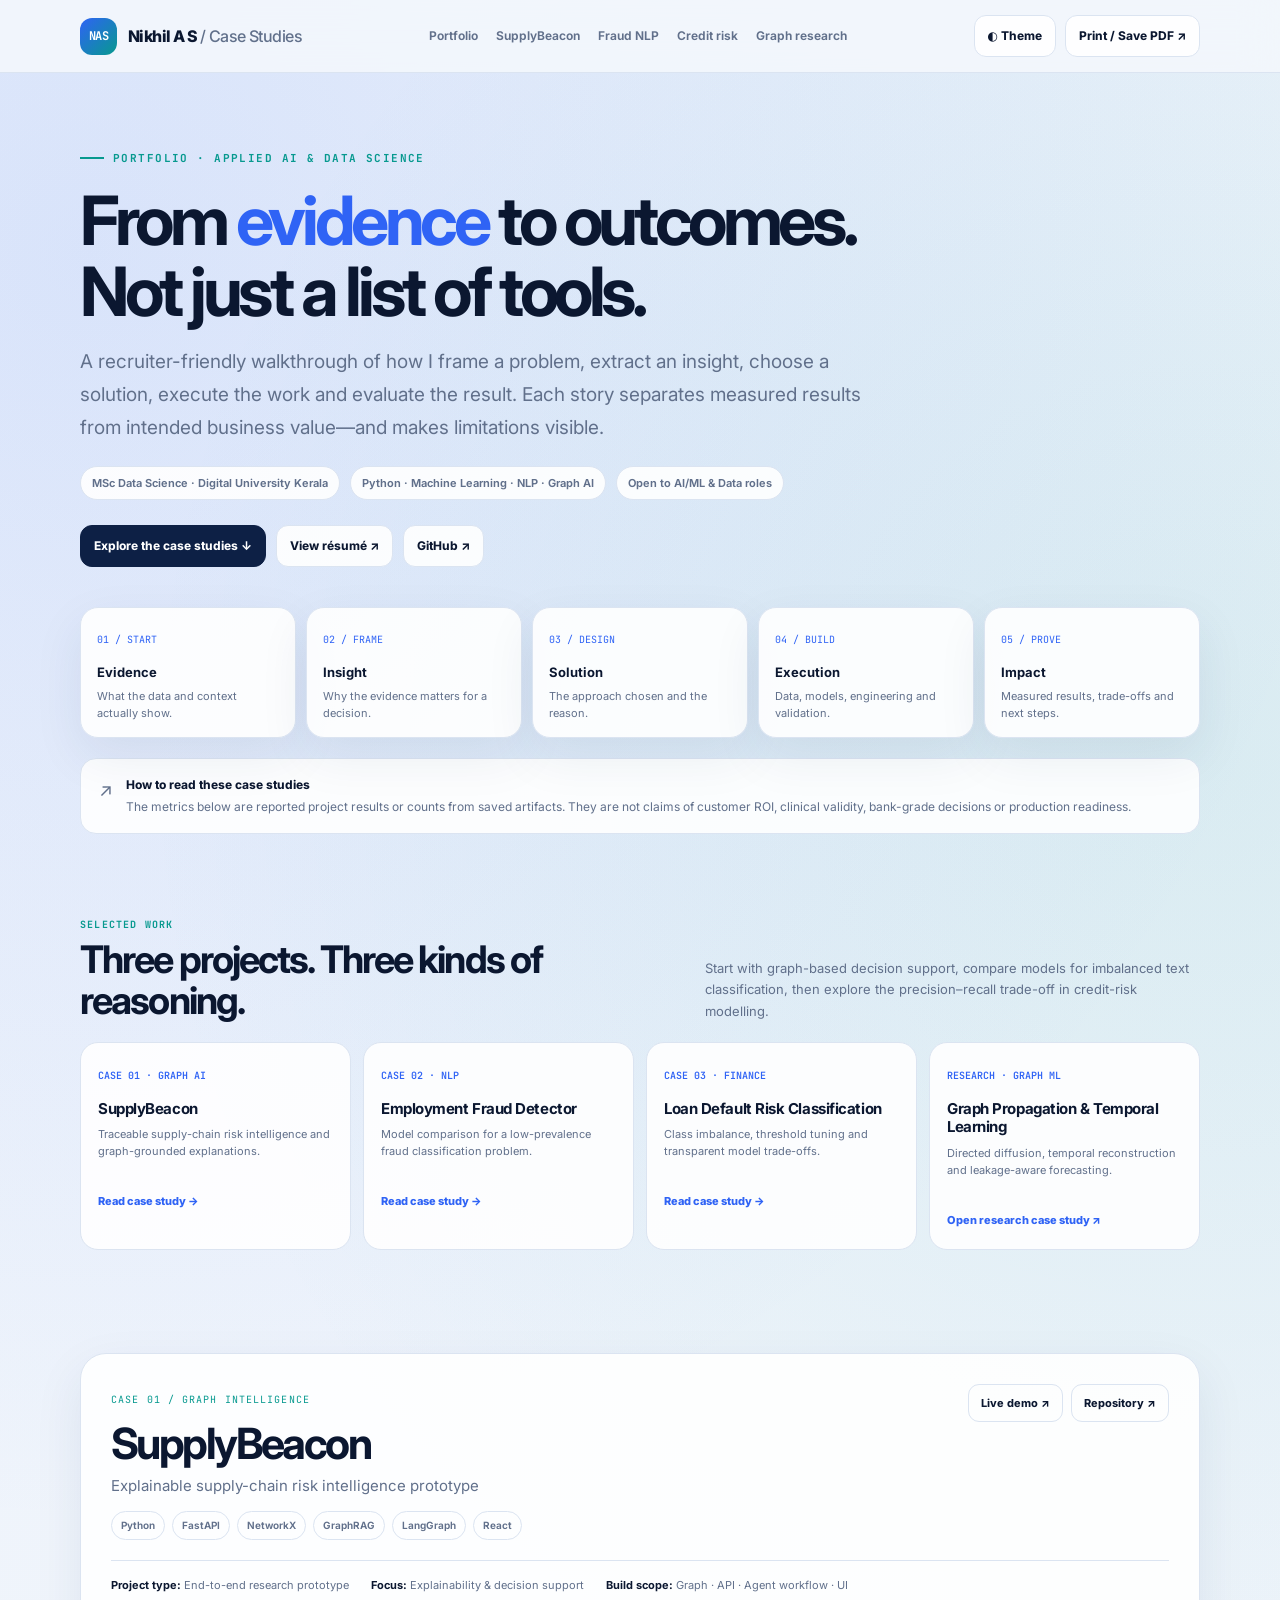
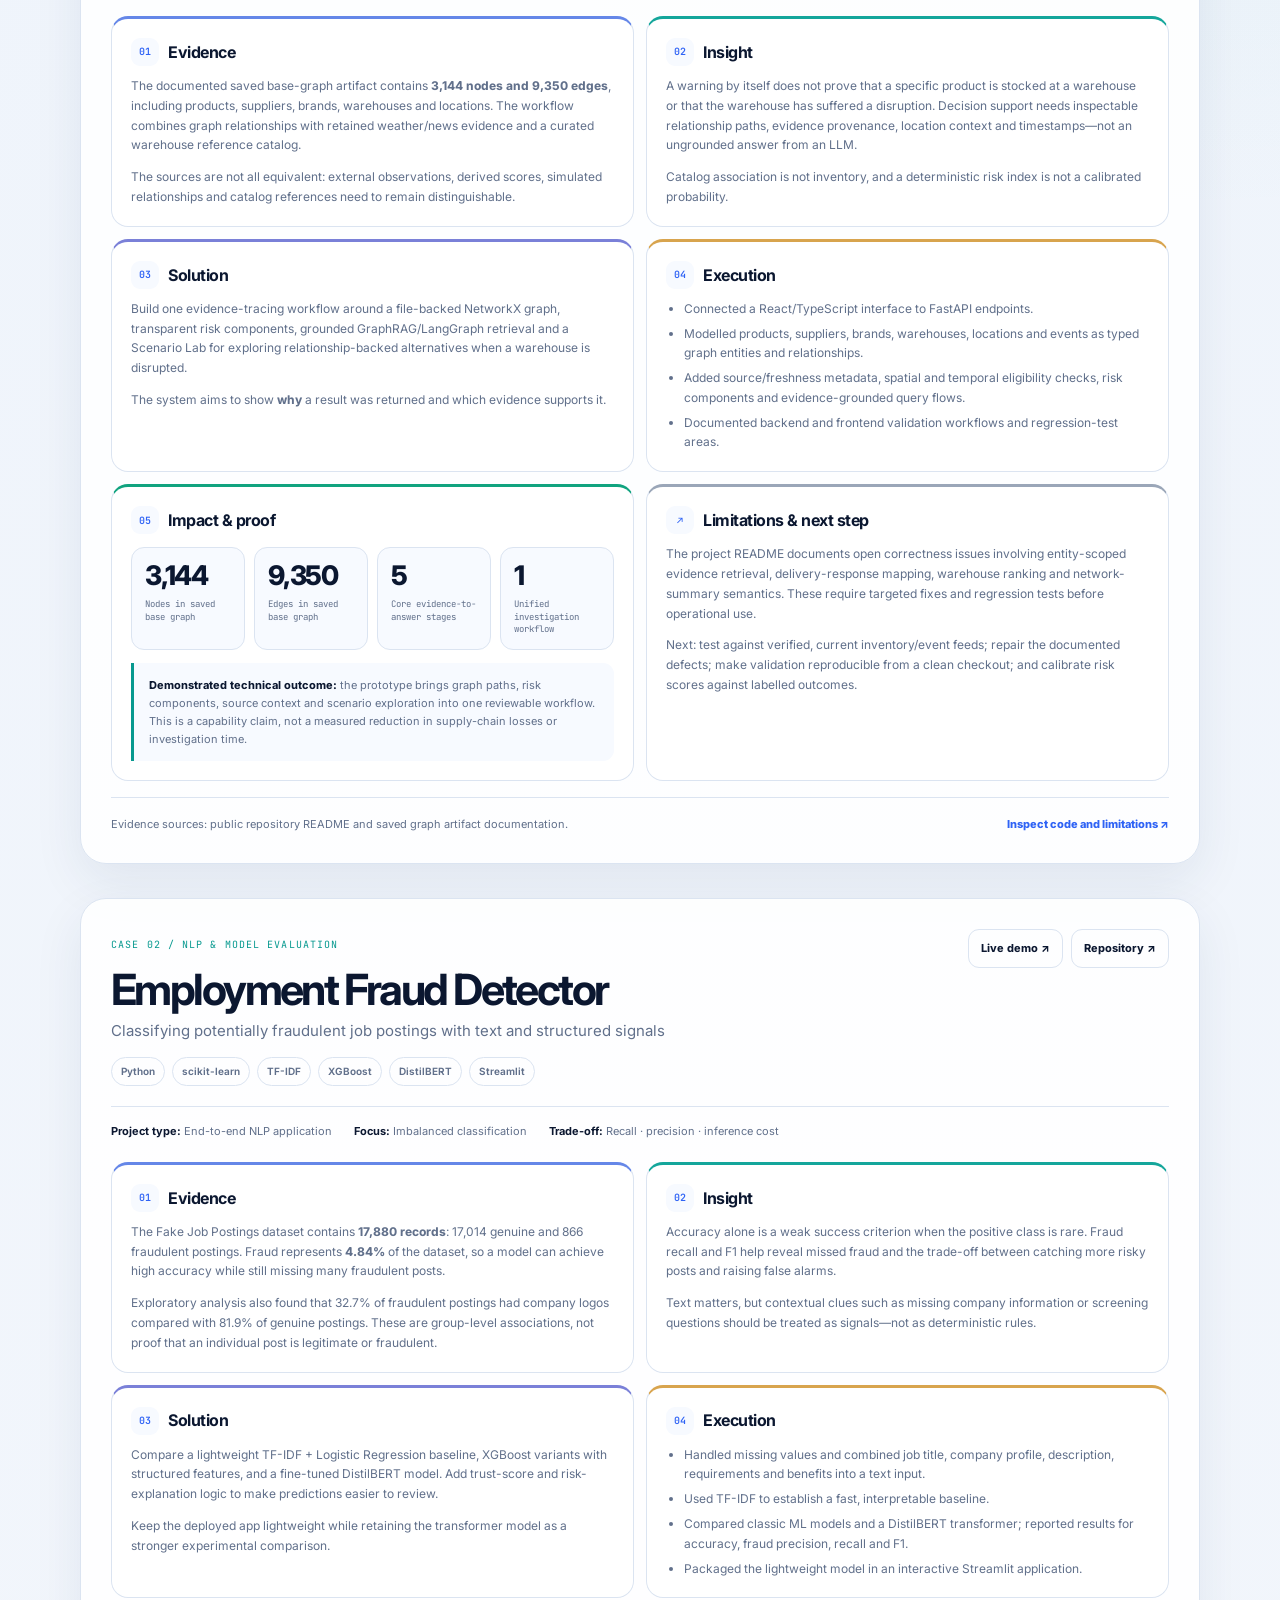
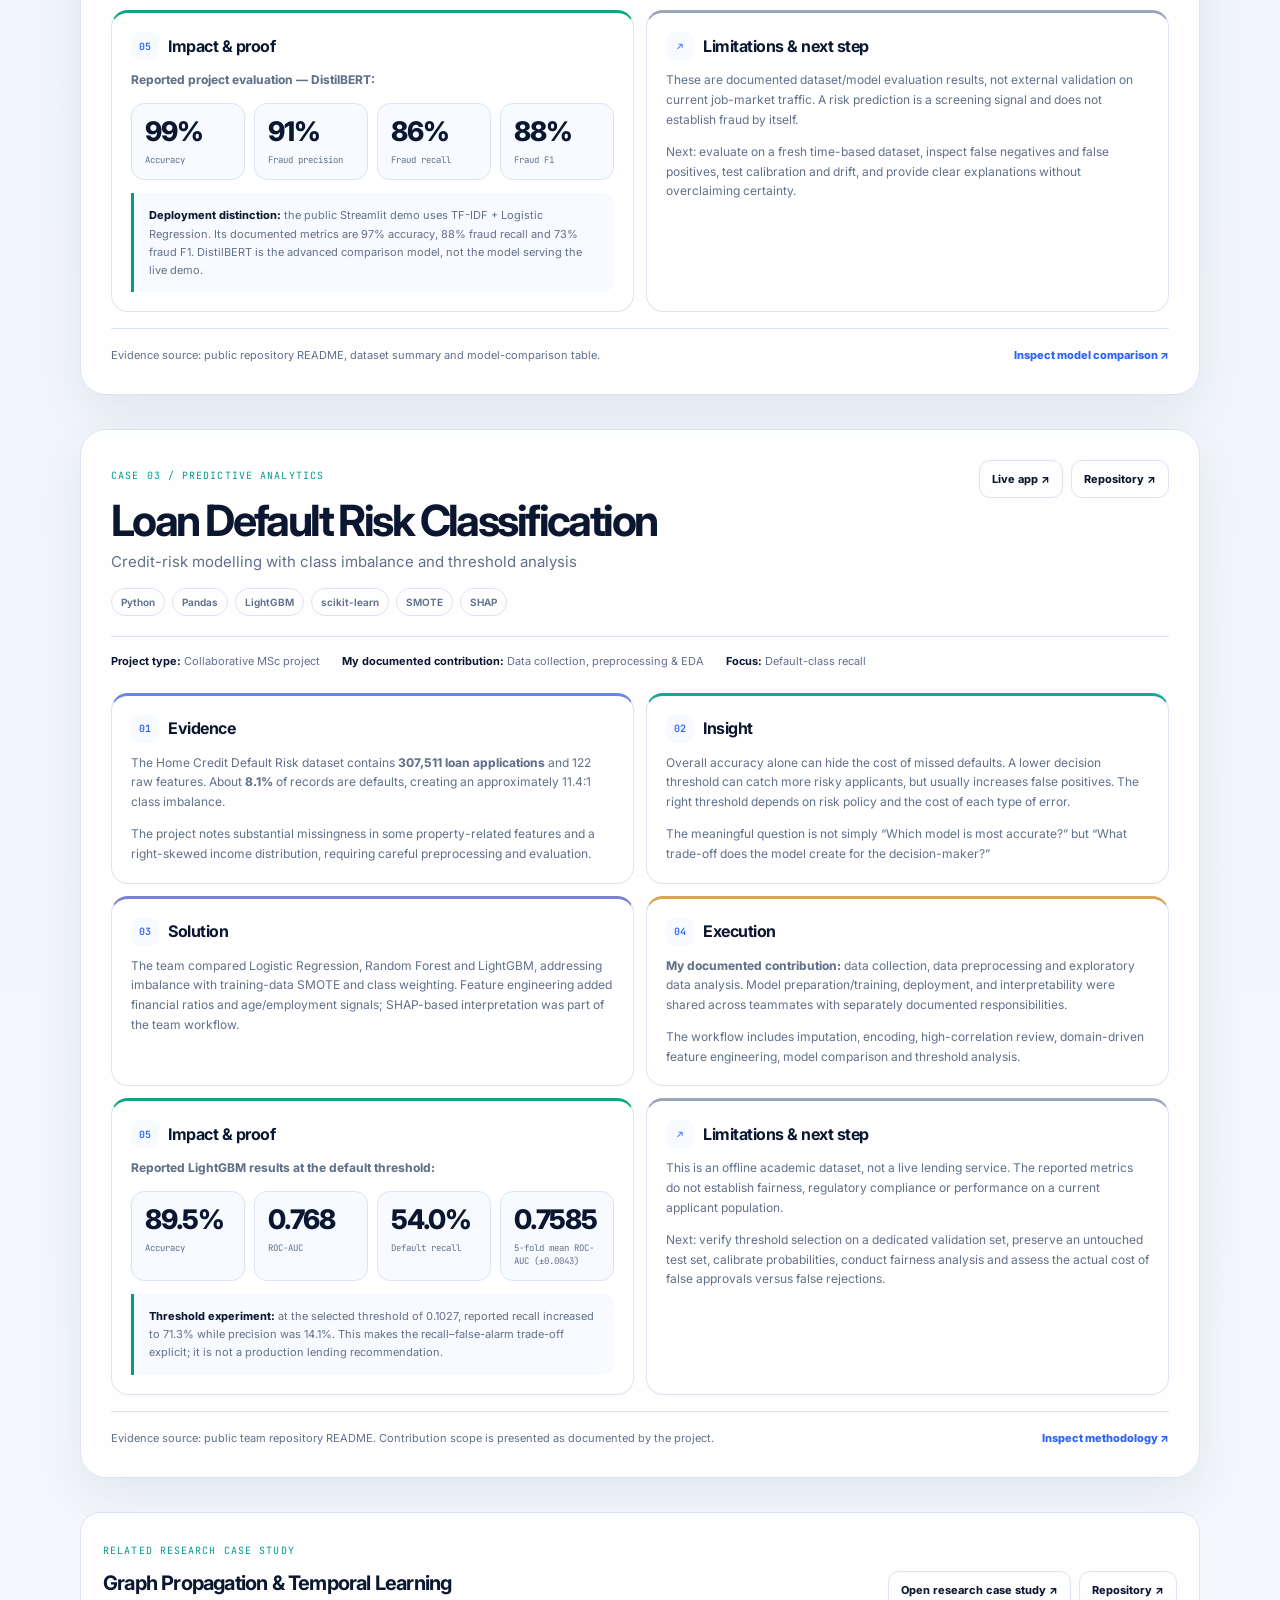
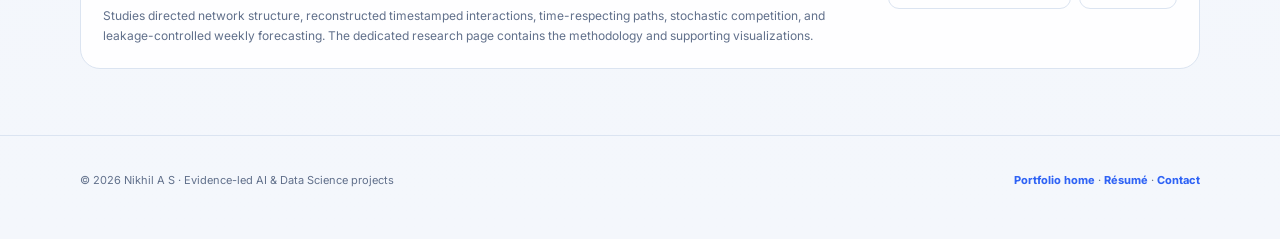
==== case-studies.html @ 882ffca6 "Add recruiter-focused evidence-to-impact case study deck" ====
<!doctype html>
<html lang="en" data-theme="light">
<head>
  <meta charset="utf-8">
  <meta name="viewport" content="width=device-width, initial-scale=1">
  <meta name="theme-color" content="#f4f7fc">
  <meta name="description" content="Case studies by Nikhil A S: evidence, insight, solution, execution and measured impact across AI/ML, NLP, graph intelligence and data science.">
  <meta property="og:type" content="website">
  <meta property="og:title" content="Case Study Deck | Nikhil A S">
  <meta property="og:description" content="How I frame problems, develop solutions, validate results and communicate limitations across applied AI and data science projects.">
  <title>Case Study Deck | Nikhil A S</title>
  <link rel="icon" type="image/svg+xml" href="favicon.svg">
  <link rel="preconnect" href="https://fonts.googleapis.com">
  <link rel="preconnect" href="https://fonts.gstatic.com" crossorigin>
  <link href="https://fonts.googleapis.com/css2?family=Inter:wght@400;500;600;700;800&family=JetBrains+Mono:wght@500;600&display=swap" rel="stylesheet">
  <style>
    :root{--bg:#f4f7fc;--bg2:#edf3fb;--panel:rgba(255,255,255,.9);--solid:#fff;--soft:#f7faff;--ink:#0b1730;--muted:#61708b;--line:#dbe4f1;--blue:#2f63f5;--teal:#07998f;--navy:#0d2045;--shadow:0 18px 50px rgba(24,49,94,.08);--max:1120px}
    html[data-theme="dark"]{--bg:#07111f;--bg2:#0b1628;--panel:rgba(15,27,47,.9);--solid:#0f1b2e;--soft:#101f36;--ink:#eef5ff;--muted:#9fb0c8;--line:#253852;--blue:#8aa5ff;--teal:#4ed5c7;--navy:#f2f7ff;--shadow:0 18px 50px rgba(0,0,0,.25)}
    *{box-sizing:border-box}html{scroll-behavior:smooth;scroll-padding-top:100px}body{margin:0;font-family:Inter,system-ui,-apple-system,"Segoe UI",sans-serif;color:var(--ink);background:radial-gradient(circle at 7% 5%,rgba(47,99,245,.11),transparent 26%),radial-gradient(circle at 94% 15%,rgba(7,153,143,.09),transparent 24%),linear-gradient(180deg,var(--bg2),var(--bg));line-height:1.65;transition:background .2s,color .2s}a{color:inherit;text-decoration:none}button{font:inherit}a:focus-visible,button:focus-visible{outline:3px solid var(--blue);outline-offset:4px}strong{font-weight:750}.container{width:min(var(--max),calc(100% - 42px));margin:auto}.mono,.eyebrow,.step-index,.section-index,.metric-label{font-family:"JetBrains Mono",monospace}.site-header{position:sticky;top:0;z-index:50;border-bottom:1px solid var(--line);background:color-mix(in srgb,var(--bg) 88%,transparent);backdrop-filter:blur(18px)}.nav{min-height:72px;display:flex;align-items:center;justify-content:space-between;gap:18px}.brand{display:flex;align-items:center;gap:11px;font-weight:800;letter-spacing:-.035em}.brand-mark{display:grid;place-items:center;width:37px;height:37px;border-radius:12px;color:white;background:linear-gradient(135deg,var(--blue),var(--teal));font:700 12px "JetBrains Mono",monospace;letter-spacing:-.06em}.nav-links{display:flex;align-items:center;gap:18px;color:var(--muted);font-size:12px;font-weight:650}.nav-links a:hover{color:var(--blue)}.nav-actions{display:flex;align-items:center;gap:9px}.nav-btn,.btn{display:inline-flex;align-items:center;justify-content:center;gap:8px;border:1px solid var(--line);border-radius:12px;padding:10px 13px;background:var(--panel);color:var(--ink);font-size:12px;font-weight:750;cursor:pointer;transition:transform .2s,border-color .2s}.nav-btn:hover,.btn:hover{transform:translateY(-2px);border-color:var(--blue)}.btn-primary{background:var(--navy);color:var(--solid);border-color:var(--navy)}html[data-theme="dark"] .btn-primary{background:#dfe9ff;color:#0b1730;border-color:#dfe9ff}.cover{padding:76px 0 52px}.eyebrow{display:flex;align-items:center;gap:9px;color:var(--teal);font-size:11px;letter-spacing:.13em;text-transform:uppercase;font-weight:700}.eyebrow:before{content:"";width:24px;height:2px;background:var(--teal)}h1,h2,h3,p{margin-top:0}h1{max-width:920px;margin:18px 0;font-size:clamp(38px,6vw,68px);line-height:1.04;letter-spacing:-.065em}h1 .accent{color:var(--blue)}.cover-lede{max-width:790px;color:var(--muted);font-size:clamp(16px,2vw,19px);line-height:1.75}.cover-meta{display:flex;align-items:center;gap:10px;flex-wrap:wrap;margin:22px 0 25px}.pill{display:inline-flex;align-items:center;gap:7px;padding:7px 11px;border:1px solid var(--line);border-radius:30px;background:var(--panel);color:var(--muted);font-size:11px;font-weight:650}.cover-actions{display:flex;flex-wrap:wrap;gap:10px}.stage-rail{display:grid;grid-template-columns:repeat(5,1fr);gap:10px;margin:40px 0 20px}.stage{position:relative;min-height:124px;padding:16px;border:1px solid var(--line);border-radius:18px;background:var(--panel);box-shadow:var(--shadow)}.stage b{display:block;font-size:13px;margin:11px 0 5px}.stage p{margin:0;color:var(--muted);font-size:11px;line-height:1.5}.step-index{font-size:10px;color:var(--blue)}.principle{display:flex;align-items:flex-start;gap:13px;border:1px solid var(--line);border-radius:16px;padding:16px 18px;background:var(--panel);color:var(--muted);font-size:12px}.principle strong{display:block;color:var(--ink);margin-bottom:2px}.section{padding:32px 0 46px}.section-head{display:flex;align-items:flex-end;justify-content:space-between;gap:25px;margin-bottom:20px}.section-head h2{font-size:clamp(25px,3vw,38px);line-height:1.1;letter-spacing:-.05em;margin:8px 0 0}.section-copy{max-width:495px;color:var(--muted);font-size:13px;margin-bottom:0}.kicker{margin:0;color:var(--teal);font:700 10px "JetBrains Mono",monospace;letter-spacing:.12em;text-transform:uppercase}.directory{display:grid;grid-template-columns:repeat(4,1fr);gap:12px}.directory-card{padding:17px;border:1px solid var(--line);border-radius:18px;background:var(--panel);transition:transform .2s,border-color .2s}.directory-card:hover{transform:translateY(-4px);border-color:var(--blue)}.directory-card .project-no{color:var(--blue);font:600 10px "JetBrains Mono",monospace}.directory-card h3{font-size:15px;line-height:1.25;letter-spacing:-.03em;margin:13px 0 8px}.directory-card p{color:var(--muted);font-size:11px;line-height:1.55;min-height:52px;margin:0}.directory-card .read{display:inline-block;margin-top:14px;color:var(--blue);font-size:11px;font-weight:800}.case-project{scroll-margin-top:90px;margin:25px 0 34px;padding:30px;border:1px solid var(--line);border-radius:26px;background:var(--panel);box-shadow:var(--shadow)}.case-top{display:grid;grid-template-columns:minmax(0,1fr) auto;gap:18px;align-items:start;padding-bottom:20px;border-bottom:1px solid var(--line)}.section-index{color:var(--teal);font-size:10px;letter-spacing:.11em;text-transform:uppercase}.case-top h2{font-size:clamp(28px,4vw,43px);line-height:1.06;letter-spacing:-.06em;margin:11px 0 7px}.case-subtitle{color:var(--muted);font-size:15px;margin-bottom:13px}.case-tags{display:flex;flex-wrap:wrap;gap:7px}.case-tags span{border:1px solid var(--line);border-radius:20px;padding:5px 9px;color:var(--muted);font-size:10px;font-weight:650}.links{display:flex;flex-wrap:wrap;gap:8px;justify-content:flex-end}.links a{display:inline-flex;gap:6px;align-items:center;border:1px solid var(--line);border-radius:11px;padding:9px 12px;font-size:11px;font-weight:750;white-space:nowrap}.links a:hover{border-color:var(--blue);color:var(--blue)}.role-line{display:flex;flex-wrap:wrap;gap:10px 22px;margin:15px 0 22px;color:var(--muted);font-size:11px}.role-line b{color:var(--ink)}.story-grid{display:grid;grid-template-columns:repeat(2,minmax(0,1fr));gap:12px}.story-block{padding:19px;border:1px solid var(--line);border-radius:17px;background:var(--solid)}.story-block h3{display:flex;align-items:center;gap:9px;font-size:16px;letter-spacing:-.03em;margin-bottom:10px}.story-block h3 .num{display:grid;place-items:center;flex:0 0 28px;height:28px;border-radius:9px;background:var(--soft);color:var(--blue);font:600 10px "JetBrains Mono",monospace}.story-block p,.story-block li{font-size:12px;line-height:1.65;color:var(--muted)}.story-block p:last-child,.story-block ul:last-child{margin-bottom:0}.story-block ul{padding-left:18px;margin:0}.story-block li+li{margin-top:5px}.story-block.evidence{border-top:3px solid #6587e8}.story-block.insight{border-top:3px solid #14a69b}.story-block.solution{border-top:3px solid #7a80d8}.story-block.execution{border-top:3px solid #d8a44e}.story-block.impact{border-top:3px solid #10a37f}.story-block.limit{border-top:3px solid #9aa6b8}.metric-grid{display:grid;grid-template-columns:repeat(4,minmax(0,1fr));gap:9px;margin:13px 0 3px}.metric-card{padding:13px;border:1px solid var(--line);border-radius:13px;background:var(--soft)}.metric-value{display:block;font-size:clamp(19px,2.5vw,27px);line-height:1.1;letter-spacing:-.045em;font-weight:800;color:var(--ink)}.metric-label{display:block;margin-top:7px;color:var(--muted);font-size:9px;line-height:1.4}.note{margin-top:13px;padding:13px 15px;border-left:3px solid var(--teal);border-radius:0 11px 11px 0;background:var(--soft);font-size:11px;color:var(--muted);line-height:1.65}.note strong{color:var(--ink)}.note.caution{border-left-color:#d8a44e}.case-bottom{display:flex;align-items:center;justify-content:space-between;gap:15px;flex-wrap:wrap;margin-top:16px;padding-top:17px;border-top:1px solid var(--line);color:var(--muted);font-size:11px}.case-bottom a{color:var(--blue);font-weight:800}.research-card{display:grid;grid-template-columns:1fr auto;gap:20px;align-items:center;margin:20px 0;padding:22px;border:1px solid var(--line);border-radius:20px;background:var(--panel)}.research-card h3{font-size:20px;letter-spacing:-.04em;margin:6px 0}.research-card p{color:var(--muted);font-size:12px;margin:0}.footer{padding:35px 0 50px;border-top:1px solid var(--line);color:var(--muted);font-size:11px}.footer-row{display:flex;align-items:center;justify-content:space-between;gap:15px;flex-wrap:wrap}.footer a{color:var(--blue);font-weight:750}
    @media(max-width:880px){.nav-links{gap:10px;font-size:11px}.directory{grid-template-columns:repeat(2,1fr)}.stage-rail{grid-template-columns:repeat(3,1fr)}.case-top{grid-template-columns:1fr}.links{justify-content:flex-start}.metric-grid{grid-template-columns:repeat(2,1fr)}}
    @media(max-width:620px){.container{width:min(var(--max),calc(100% - 28px))}.nav{padding:9px 0;align-items:flex-start;flex-wrap:wrap}.nav-links{order:3;width:100%;overflow-x:auto;padding:4px 0 7px;white-space:nowrap}.nav-actions{margin-left:auto}.nav-btn{padding:8px 9px;font-size:10px}.cover{padding-top:48px}h1{font-size:40px}.stage-rail{grid-template-columns:repeat(2,1fr);margin-top:27px}.stage{min-height:108px;padding:13px}.section-head{display:block}.section-copy{margin-top:12px}.directory{grid-template-columns:1fr 1fr;gap:8px}.directory-card{padding:13px}.directory-card p{min-height:0}.case-project{padding:17px;border-radius:20px}.story-grid{grid-template-columns:1fr}.story-block{padding:16px}.research-card{grid-template-columns:1fr}.metric-grid{grid-template-columns:repeat(2,1fr)}}
    @media(prefers-reduced-motion:reduce){html{scroll-behavior:auto}*,*:before,*:after{transition:none!important}}
    @media print{
      @page{size:A4;margin:13mm}
      :root,html[data-theme="dark"]{--bg:#fff;--bg2:#fff;--panel:#fff;--solid:#fff;--soft:#f8fafc;--ink:#111827;--muted:#4b5563;--line:#d1d5db;--blue:#244fc3;--teal:#087e76;--navy:#172554;--shadow:none}
      body{background:#fff!important;color:#111827;font-size:10pt;-webkit-print-color-adjust:exact;print-color-adjust:exact}
      .site-header,.cover-actions,.directory,.no-print,.footer{display:none!important}.cover{padding:0 0 10mm}.cover h1{font-size:34pt}.cover-lede{font-size:11pt}.stage-rail{grid-template-columns:repeat(5,1fr);gap:4px;margin:7mm 0}.stage{min-height:0;padding:8px;background:#fff;box-shadow:none}.stage b{font-size:8pt;margin:5px 0}.stage p{font-size:7pt}.principle{font-size:8pt}.section{padding:0}.section-head{margin-bottom:4mm}.case-project{break-before:page;page-break-before:always;margin:0;padding:0;border:0;border-radius:0;box-shadow:none;background:#fff}.case-top{grid-template-columns:1fr auto;gap:8px;padding-bottom:4mm}.case-top h2{font-size:25pt;margin:2mm 0}.case-subtitle{font-size:10pt}.case-tags span{font-size:7pt;padding:2px 5px}.links a{font-size:7pt;padding:4px 6px}.role-line{font-size:8pt;margin:3mm 0}.story-grid{gap:5px}.story-block{break-inside:avoid;padding:9px;background:#fff;border-radius:8px}.story-block h3{font-size:10pt;margin-bottom:4px}.story-block h3 .num{height:20px;flex-basis:20px}.story-block p,.story-block li{font-size:8pt;line-height:1.45}.story-block li+li{margin-top:2px}.metric-grid{gap:4px}.metric-card{padding:7px;border-radius:6px;background:#f8fafc}.metric-value{font-size:17pt}.metric-label{font-size:7pt}.note{font-size:7.5pt;padding:7px 9px;margin-top:6px}.case-bottom{font-size:8pt;margin-top:4mm;padding-top:3mm}.research-card{break-before:page;background:#fff;box-shadow:none}.stage-rail,.case-top,.metric-grid,.story-grid{break-inside:avoid}
    }
  </style>
</head>
<body>
<header class="site-header no-print">
  <div class="container nav">
    <a class="brand" href="./" aria-label="Nikhil A S home"><span class="brand-mark">NAS</span><span>Nikhil A S <span style="color:var(--muted);font-weight:500">/ Case Studies</span></span></a>
    <nav class="nav-links" aria-label="Case studies navigation">
      <a href="./">Portfolio</a><a href="#supplybeacon">SupplyBeacon</a><a href="#employment-fraud">Fraud NLP</a><a href="#loan-default">Credit risk</a><a href="semantic-network.html">Graph research</a>
    </nav>
    <div class="nav-actions"><button class="nav-btn" id="theme-toggle" type="button" aria-label="Toggle color theme">◐ Theme</button><button class="nav-btn" type="button" onclick="window.print()">Print / Save PDF ↗</button></div>
  </div>
</header>
<main>
  <section class="cover">
    <div class="container">
      <p class="eyebrow">Portfolio · Applied AI & Data Science</p>
      <h1>From <span class="accent">evidence</span> to outcomes.<br>Not just a list of tools.</h1>
      <p class="cover-lede">A recruiter-friendly walkthrough of how I frame a problem, extract an insight, choose a solution, execute the work and evaluate the result. Each story separates measured results from intended business value—and makes limitations visible.</p>
      <div class="cover-meta">
        <span class="pill">MSc Data Science · Digital University Kerala</span>
        <span class="pill">Python · Machine Learning · NLP · Graph AI</span>
        <span class="pill">Open to AI/ML & Data roles</span>
      </div>
      <div class="cover-actions no-print">
        <a class="btn btn-primary" href="#selected-cases">Explore the case studies ↓</a>
        <a class="btn" href="resume.html">View résumé ↗</a>
        <a class="btn" href="https://github.com/nikhilasds25-bit" target="_blank" rel="noopener">GitHub ↗</a>
      </div>
      <div class="stage-rail" aria-label="Case-study framework">
        <div class="stage"><span class="step-index">01 / START</span><b>Evidence</b><p>What the data and context actually show.</p></div>
        <div class="stage"><span class="step-index">02 / FRAME</span><b>Insight</b><p>Why the evidence matters for a decision.</p></div>
        <div class="stage"><span class="step-index">03 / DESIGN</span><b>Solution</b><p>The approach chosen and the reason.</p></div>
        <div class="stage"><span class="step-index">04 / BUILD</span><b>Execution</b><p>Data, models, engineering and validation.</p></div>
        <div class="stage"><span class="step-index">05 / PROVE</span><b>Impact</b><p>Measured results, trade-offs and next steps.</p></div>
      </div>
      <div class="principle"><div style="font-size:18px">↗</div><div><strong>How to read these case studies</strong>The metrics below are reported project results or counts from saved artifacts. They are not claims of customer ROI, clinical validity, bank-grade decisions or production readiness.</div></div>
    </div>
  </section>

  <section class="section" id="selected-cases">
    <div class="container">
      <div class="section-head">
        <div><p class="kicker">Selected work</p><h2>Three projects. Three kinds of reasoning.</h2></div>
        <p class="section-copy">Start with graph-based decision support, compare models for imbalanced text classification, then explore the precision–recall trade-off in credit-risk modelling.</p>
      </div>
      <div class="directory">
        <a class="directory-card" href="#supplybeacon"><span class="project-no">CASE 01 · GRAPH AI</span><h3>SupplyBeacon</h3><p>Traceable supply-chain risk intelligence and graph-grounded explanations.</p><span class="read">Read case study →</span></a>
        <a class="directory-card" href="#employment-fraud"><span class="project-no">CASE 02 · NLP</span><h3>Employment Fraud Detector</h3><p>Model comparison for a low-prevalence fraud classification problem.</p><span class="read">Read case study →</span></a>
        <a class="directory-card" href="#loan-default"><span class="project-no">CASE 03 · FINANCE</span><h3>Loan Default Risk Classification</h3><p>Class imbalance, threshold tuning and transparent model trade-offs.</p><span class="read">Read case study →</span></a>
        <a class="directory-card" href="semantic-network.html"><span class="project-no">RESEARCH · GRAPH ML</span><h3>Graph Propagation & Temporal Learning</h3><p>Directed diffusion, temporal reconstruction and leakage-aware forecasting.</p><span class="read">Open research case study ↗</span></a>
      </div>
    </div>
  </section>

  <section class="section">
    <div class="container">
      <article class="case-project" id="supplybeacon">
        <div class="case-top">
          <div><span class="section-index">Case 01 / Graph intelligence</span><h2>SupplyBeacon</h2><p class="case-subtitle">Explainable supply-chain risk intelligence prototype</p><div class="case-tags"><span>Python</span><span>FastAPI</span><span>NetworkX</span><span>GraphRAG</span><span>LangGraph</span><span>React</span></div></div>
          <div class="links"><a href="https://supply-beacon.vercel.app/login" target="_blank" rel="noopener">Live demo ↗</a><a href="https://github.com/nikhilasds25-bit/SupplyBeacon" target="_blank" rel="noopener">Repository ↗</a></div>
        </div>
        <div class="role-line"><span><b>Project type:</b> End-to-end research prototype</span><span><b>Focus:</b> Explainability & decision support</span><span><b>Build scope:</b> Graph · API · Agent workflow · UI</span></div>
        <div class="story-grid">
          <section class="story-block evidence"><h3><span class="num">01</span>Evidence</h3><p>The documented saved base-graph artifact contains <strong>3,144 nodes and 9,350 edges</strong>, including products, suppliers, brands, warehouses and locations. The workflow combines graph relationships with retained weather/news evidence and a curated warehouse reference catalog.</p><p>The sources are not all equivalent: external observations, derived scores, simulated relationships and catalog references need to remain distinguishable.</p></section>
          <section class="story-block insight"><h3><span class="num">02</span>Insight</h3><p>A warning by itself does not prove that a specific product is stocked at a warehouse or that the warehouse has suffered a disruption. Decision support needs inspectable relationship paths, evidence provenance, location context and timestamps—not an ungrounded answer from an LLM.</p><p>Catalog association is not inventory, and a deterministic risk index is not a calibrated probability.</p></section>
          <section class="story-block solution"><h3><span class="num">03</span>Solution</h3><p>Build one evidence-tracing workflow around a file-backed NetworkX graph, transparent risk components, grounded GraphRAG/LangGraph retrieval and a Scenario Lab for exploring relationship-backed alternatives when a warehouse is disrupted.</p><p>The system aims to show <strong>why</strong> a result was returned and which evidence supports it.</p></section>
          <section class="story-block execution"><h3><span class="num">04</span>Execution</h3><ul><li>Connected a React/TypeScript interface to FastAPI endpoints.</li><li>Modelled products, suppliers, brands, warehouses, locations and events as typed graph entities and relationships.</li><li>Added source/freshness metadata, spatial and temporal eligibility checks, risk components and evidence-grounded query flows.</li><li>Documented backend and frontend validation workflows and regression-test areas.</li></ul></section>
          <section class="story-block impact"><h3><span class="num">05</span>Impact & proof</h3><div class="metric-grid"><div class="metric-card"><span class="metric-value">3,144</span><span class="metric-label">Nodes in saved base graph</span></div><div class="metric-card"><span class="metric-value">9,350</span><span class="metric-label">Edges in saved base graph</span></div><div class="metric-card"><span class="metric-value">5</span><span class="metric-label">Core evidence-to-answer stages</span></div><div class="metric-card"><span class="metric-value">1</span><span class="metric-label">Unified investigation workflow</span></div></div><div class="note"><strong>Demonstrated technical outcome:</strong> the prototype brings graph paths, risk components, source context and scenario exploration into one reviewable workflow. This is a capability claim, not a measured reduction in supply-chain losses or investigation time.</div></section>
          <section class="story-block limit"><h3><span class="num">↗</span>Limitations & next step</h3><p>The project README documents open correctness issues involving entity-scoped evidence retrieval, delivery-response mapping, warehouse ranking and network-summary semantics. These require targeted fixes and regression tests before operational use.</p><p>Next: test against verified, current inventory/event feeds; repair the documented defects; make validation reproducible from a clean checkout; and calibrate risk scores against labelled outcomes.</p></section>
        </div>
        <div class="case-bottom"><span>Evidence sources: public repository README and saved graph artifact documentation.</span><a href="https://github.com/nikhilasds25-bit/SupplyBeacon" target="_blank" rel="noopener">Inspect code and limitations ↗</a></div>
      </article>

      <article class="case-project" id="employment-fraud">
        <div class="case-top">
          <div><span class="section-index">Case 02 / NLP & model evaluation</span><h2>Employment Fraud Detector</h2><p class="case-subtitle">Classifying potentially fraudulent job postings with text and structured signals</p><div class="case-tags"><span>Python</span><span>scikit-learn</span><span>TF-IDF</span><span>XGBoost</span><span>DistilBERT</span><span>Streamlit</span></div></div>
          <div class="links"><a href="https://employment-fraud-detector-danbudd3v8zz94vx8xkdv9.streamlit.app/" target="_blank" rel="noopener">Live demo ↗</a><a href="https://github.com/nikhilasds25-bit/employment-fraud-detector" target="_blank" rel="noopener">Repository ↗</a></div>
        </div>
        <div class="role-line"><span><b>Project type:</b> End-to-end NLP application</span><span><b>Focus:</b> Imbalanced classification</span><span><b>Trade-off:</b> Recall · precision · inference cost</span></div>
        <div class="story-grid">
          <section class="story-block evidence"><h3><span class="num">01</span>Evidence</h3><p>The Fake Job Postings dataset contains <strong>17,880 records</strong>: 17,014 genuine and 866 fraudulent postings. Fraud represents <strong>4.84%</strong> of the dataset, so a model can achieve high accuracy while still missing many fraudulent posts.</p><p>Exploratory analysis also found that 32.7% of fraudulent postings had company logos compared with 81.9% of genuine postings. These are group-level associations, not proof that an individual post is legitimate or fraudulent.</p></section>
          <section class="story-block insight"><h3><span class="num">02</span>Insight</h3><p>Accuracy alone is a weak success criterion when the positive class is rare. Fraud recall and F1 help reveal missed fraud and the trade-off between catching more risky posts and raising false alarms.</p><p>Text matters, but contextual clues such as missing company information or screening questions should be treated as signals—not as deterministic rules.</p></section>
          <section class="story-block solution"><h3><span class="num">03</span>Solution</h3><p>Compare a lightweight TF-IDF + Logistic Regression baseline, XGBoost variants with structured features, and a fine-tuned DistilBERT model. Add trust-score and risk-explanation logic to make predictions easier to review.</p><p>Keep the deployed app lightweight while retaining the transformer model as a stronger experimental comparison.</p></section>
          <section class="story-block execution"><h3><span class="num">04</span>Execution</h3><ul><li>Handled missing values and combined job title, company profile, description, requirements and benefits into a text input.</li><li>Used TF-IDF to establish a fast, interpretable baseline.</li><li>Compared classic ML models and a DistilBERT transformer; reported results for accuracy, fraud precision, recall and F1.</li><li>Packaged the lightweight model in an interactive Streamlit application.</li></ul></section>
          <section class="story-block impact"><h3><span class="num">05</span>Impact & proof</h3><p><strong>Reported project evaluation — DistilBERT:</strong></p><div class="metric-grid"><div class="metric-card"><span class="metric-value">99%</span><span class="metric-label">Accuracy</span></div><div class="metric-card"><span class="metric-value">91%</span><span class="metric-label">Fraud precision</span></div><div class="metric-card"><span class="metric-value">86%</span><span class="metric-label">Fraud recall</span></div><div class="metric-card"><span class="metric-value">88%</span><span class="metric-label">Fraud F1</span></div></div><div class="note"><strong>Deployment distinction:</strong> the public Streamlit demo uses TF-IDF + Logistic Regression. Its documented metrics are 97% accuracy, 88% fraud recall and 73% fraud F1. DistilBERT is the advanced comparison model, not the model serving the live demo.</div></section>
          <section class="story-block limit"><h3><span class="num">↗</span>Limitations & next step</h3><p>These are documented dataset/model evaluation results, not external validation on current job-market traffic. A risk prediction is a screening signal and does not establish fraud by itself.</p><p>Next: evaluate on a fresh time-based dataset, inspect false negatives and false positives, test calibration and drift, and provide clear explanations without overclaiming certainty.</p></section>
        </div>
        <div class="case-bottom"><span>Evidence source: public repository README, dataset summary and model-comparison table.</span><a href="https://github.com/nikhilasds25-bit/employment-fraud-detector" target="_blank" rel="noopener">Inspect model comparison ↗</a></div>
      </article>

      <article class="case-project" id="loan-default">
        <div class="case-top">
          <div><span class="section-index">Case 03 / Predictive analytics</span><h2>Loan Default Risk Classification</h2><p class="case-subtitle">Credit-risk modelling with class imbalance and threshold analysis</p><div class="case-tags"><span>Python</span><span>Pandas</span><span>LightGBM</span><span>scikit-learn</span><span>SMOTE</span><span>SHAP</span></div></div>
          <div class="links"><a href="https://loan-default-risk-classification-ml-model-mivjfwjinyvkabgkncyw.streamlit.app/" target="_blank" rel="noopener">Live app ↗</a><a href="https://github.com/nikhilasds25-bit/Loan-Default-Risk-Classification-ML-Model" target="_blank" rel="noopener">Repository ↗</a></div>
        </div>
        <div class="role-line"><span><b>Project type:</b> Collaborative MSc project</span><span><b>My documented contribution:</b> Data collection, preprocessing & EDA</span><span><b>Focus:</b> Default-class recall</span></div>
        <div class="story-grid">
          <section class="story-block evidence"><h3><span class="num">01</span>Evidence</h3><p>The Home Credit Default Risk dataset contains <strong>307,511 loan applications</strong> and 122 raw features. About <strong>8.1%</strong> of records are defaults, creating an approximately 11.4:1 class imbalance.</p><p>The project notes substantial missingness in some property-related features and a right-skewed income distribution, requiring careful preprocessing and evaluation.</p></section>
          <section class="story-block insight"><h3><span class="num">02</span>Insight</h3><p>Overall accuracy alone can hide the cost of missed defaults. A lower decision threshold can catch more risky applicants, but usually increases false positives. The right threshold depends on risk policy and the cost of each type of error.</p><p>The meaningful question is not simply “Which model is most accurate?” but “What trade-off does the model create for the decision-maker?”</p></section>
          <section class="story-block solution"><h3><span class="num">03</span>Solution</h3><p>The team compared Logistic Regression, Random Forest and LightGBM, addressing imbalance with training-data SMOTE and class weighting. Feature engineering added financial ratios and age/employment signals; SHAP-based interpretation was part of the team workflow.</p></section>
          <section class="story-block execution"><h3><span class="num">04</span>Execution</h3><p><strong>My documented contribution:</strong> data collection, data preprocessing and exploratory data analysis. Model preparation/training, deployment, and interpretability were shared across teammates with separately documented responsibilities.</p><p>The workflow includes imputation, encoding, high-correlation review, domain-driven feature engineering, model comparison and threshold analysis.</p></section>
          <section class="story-block impact"><h3><span class="num">05</span>Impact & proof</h3><p><strong>Reported LightGBM results at the default threshold:</strong></p><div class="metric-grid"><div class="metric-card"><span class="metric-value">89.5%</span><span class="metric-label">Accuracy</span></div><div class="metric-card"><span class="metric-value">0.768</span><span class="metric-label">ROC-AUC</span></div><div class="metric-card"><span class="metric-value">54.0%</span><span class="metric-label">Default recall</span></div><div class="metric-card"><span class="metric-value">0.7585</span><span class="metric-label">5-fold mean ROC-AUC (±0.0043)</span></div></div><div class="note"><strong>Threshold experiment:</strong> at the selected threshold of 0.1027, reported recall increased to 71.3% while precision was 14.1%. This makes the recall–false-alarm trade-off explicit; it is not a production lending recommendation.</div></section>
          <section class="story-block limit"><h3><span class="num">↗</span>Limitations & next step</h3><p>This is an offline academic dataset, not a live lending service. The reported metrics do not establish fairness, regulatory compliance or performance on a current applicant population.</p><p>Next: verify threshold selection on a dedicated validation set, preserve an untouched test set, calibrate probabilities, conduct fairness analysis and assess the actual cost of false approvals versus false rejections.</p></section>
        </div>
        <div class="case-bottom"><span>Evidence source: public team repository README. Contribution scope is presented as documented by the project.</span><a href="https://github.com/nikhilasds25-bit/Loan-Default-Risk-Classification-ML-Model" target="_blank" rel="noopener">Inspect methodology ↗</a></div>
      </article>

      <article class="research-card" id="graph-research">
        <div><span class="section-index">Related research case study</span><h3>Graph Propagation & Temporal Learning</h3><p>Studies directed network structure, reconstructed timestamped interactions, time-respecting paths, stochastic competition, and leakage-controlled weekly forecasting. The dedicated research page contains the methodology and supporting visualizations.</p></div>
        <div class="links"><a href="semantic-network.html">Open research case study ↗</a><a href="https://github.com/nikhilasds25-bit/graph-propagation-temporal-learning" target="_blank" rel="noopener">Repository ↗</a></div>
      </article>
    </div>
  </section>
</main>
<footer class="footer no-print">
  <div class="container footer-row"><span>© <span id="year"></span> Nikhil A S · Evidence-led AI & Data Science projects</span><span><a href="./">Portfolio home</a> · <a href="resume.html">Résumé</a> · <a href="mailto:nikhilas.ds25@duk.ac.in">Contact</a></span></div>
</footer>
<script>
(function(){
  var root=document.documentElement;
  var theme=document.getElementById("theme-toggle");
  var year=document.getElementById("year");
  if(year) year.textContent=String(new Date().getFullYear());
  try{
    var saved=localStorage.getItem("portfolio-theme");
    if(saved==="dark"||saved==="light") root.setAttribute("data-theme",saved);
    else if(window.matchMedia&&window.matchMedia("(prefers-color-scheme: dark)").matches) root.setAttribute("data-theme","dark");
  }catch(e){}
  function update(){if(theme) theme.textContent=root.getAttribute("data-theme")==="dark"?"☀ Light":"◐ Theme";}
  update();
  if(theme) theme.addEventListener("click",function(){
    var next=root.getAttribute("data-theme")==="dark"?"light":"dark";
    root.setAttribute("data-theme",next);
    try{localStorage.setItem("portfolio-theme",next)}catch(e){}
    update();
  });
})();
</script>
</body>
</html>
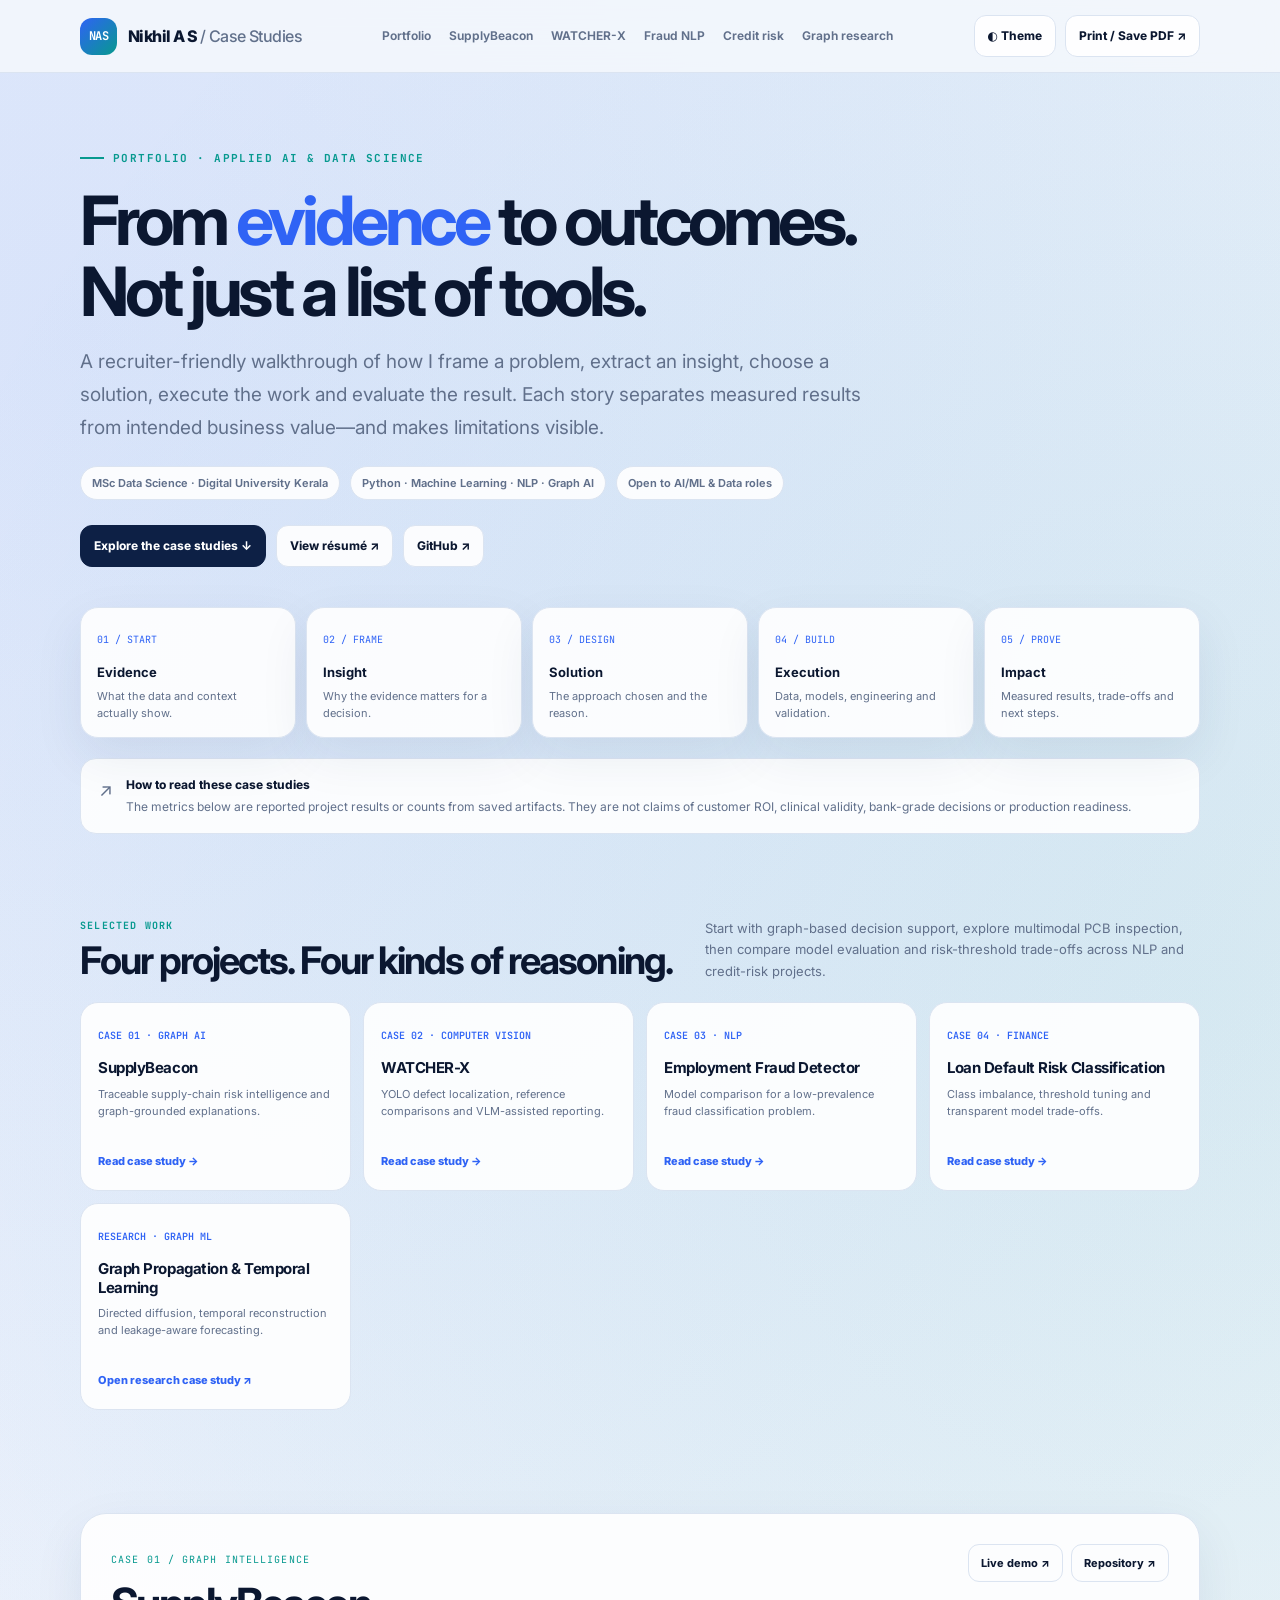
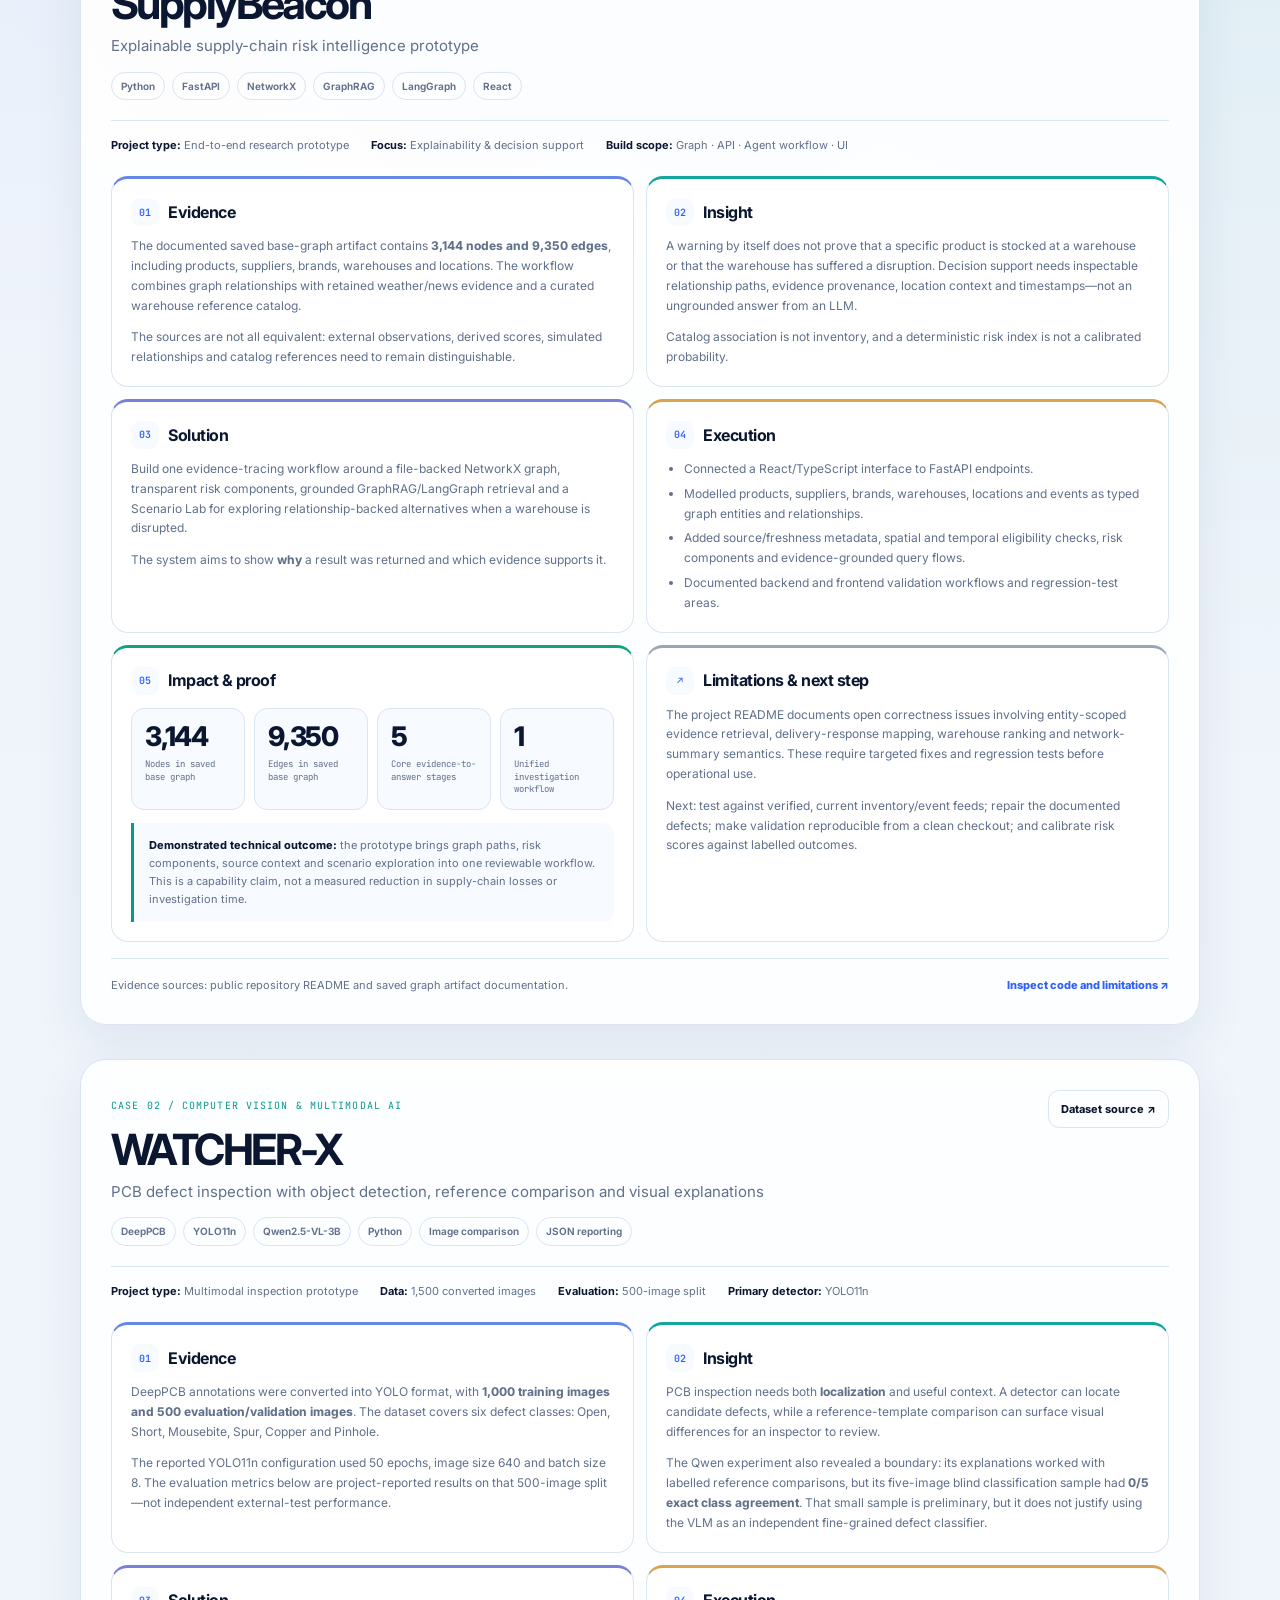
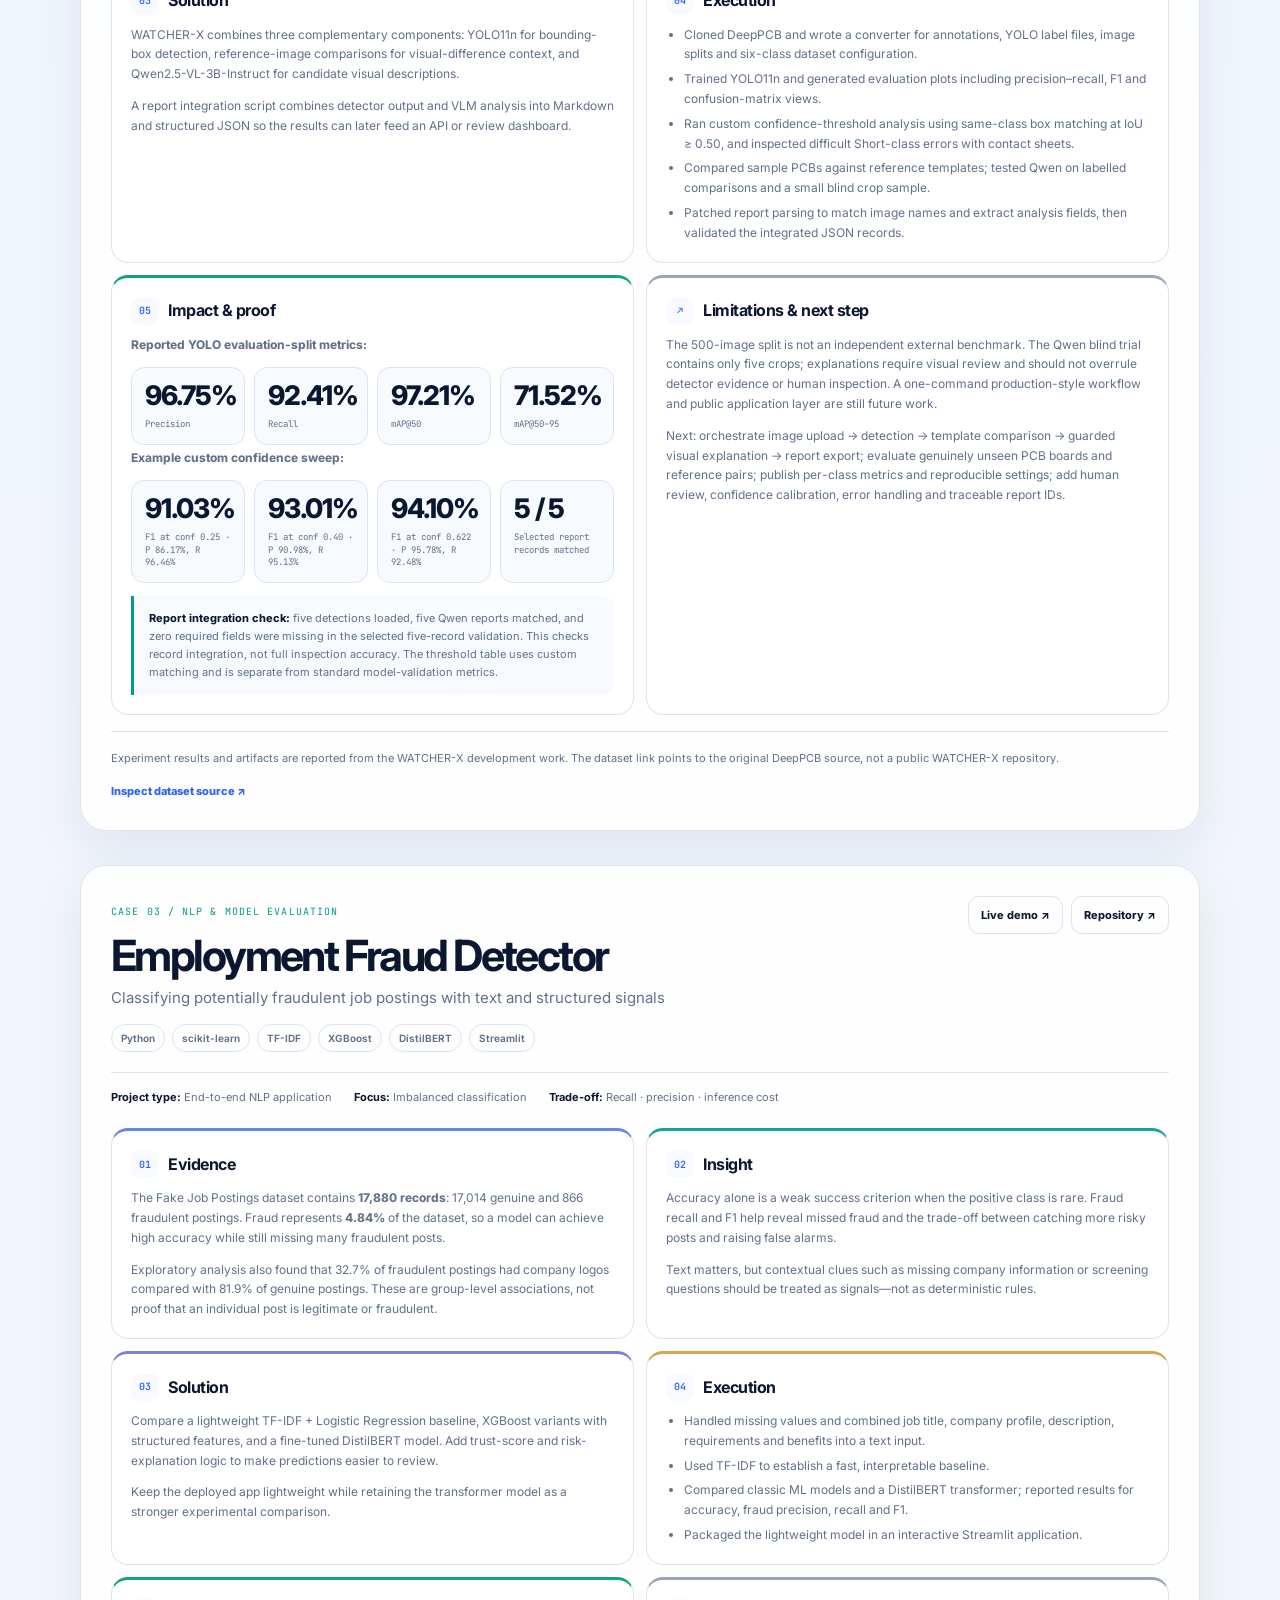
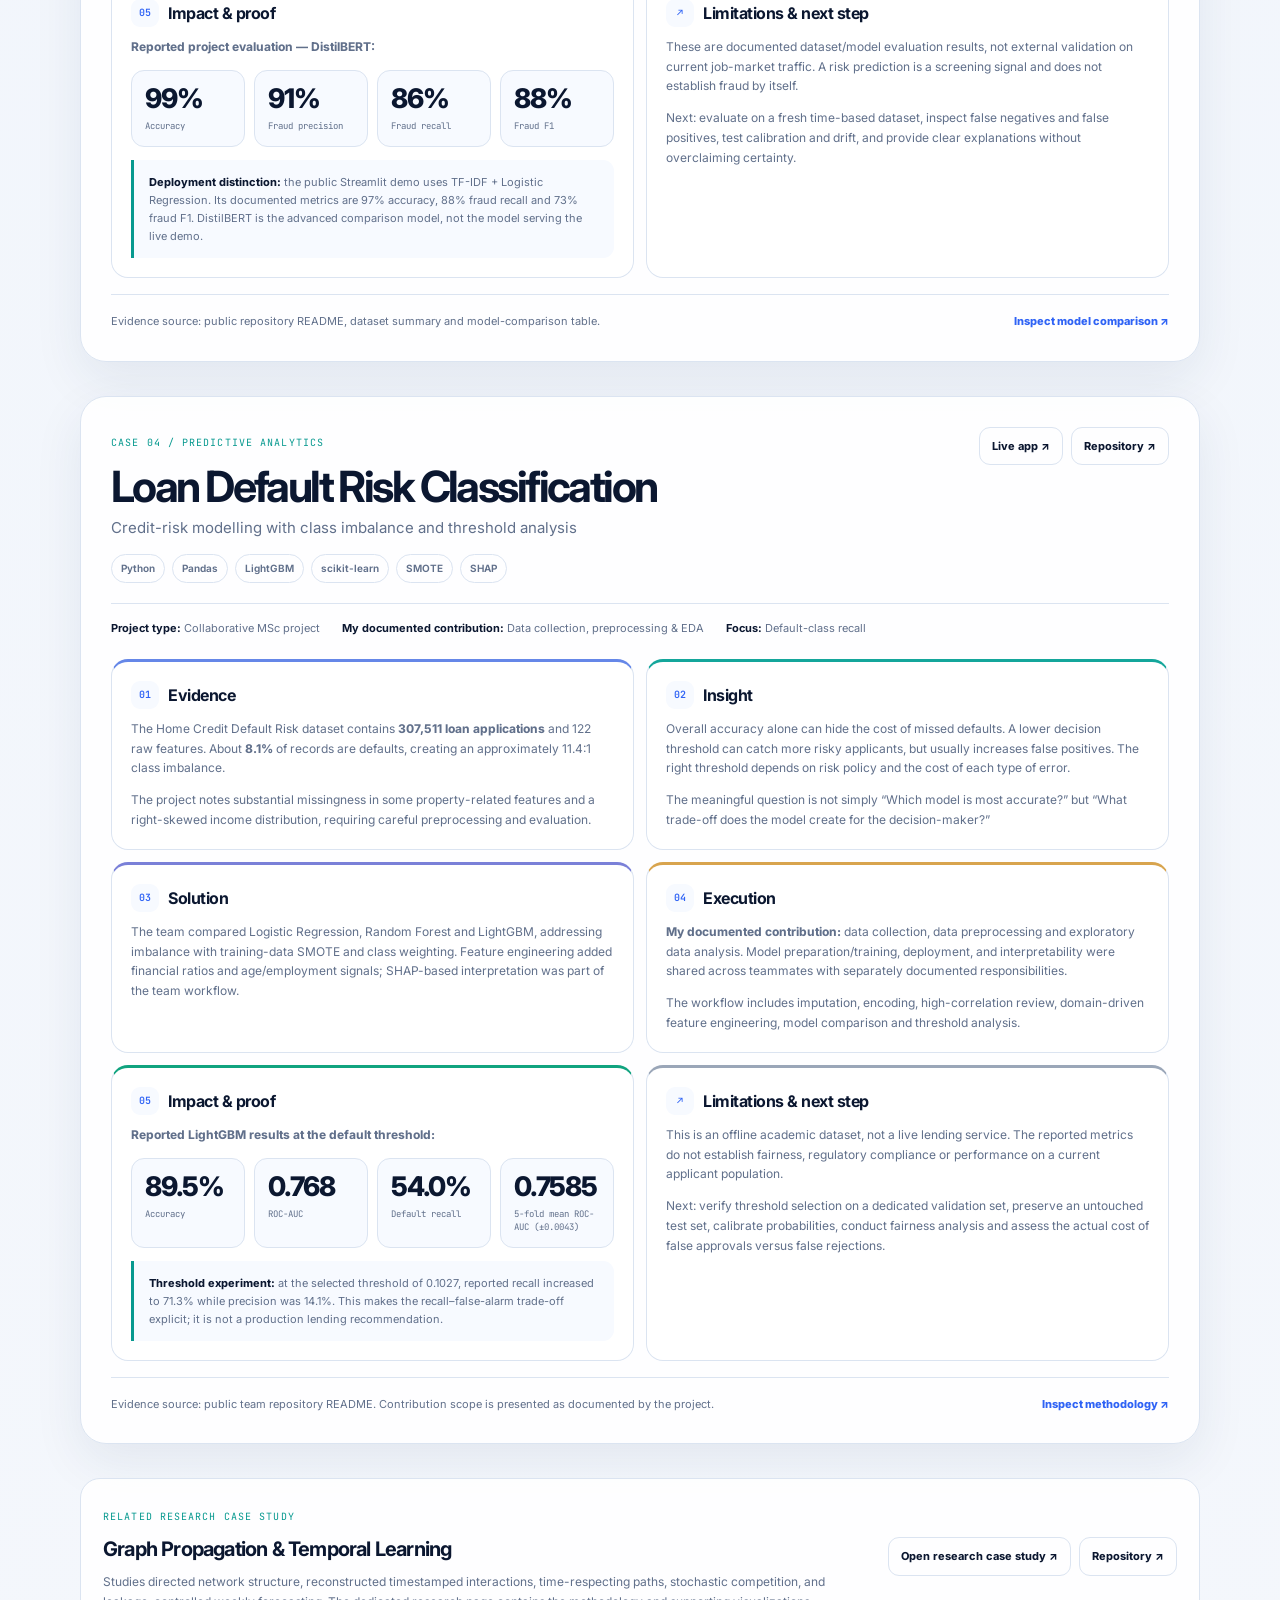
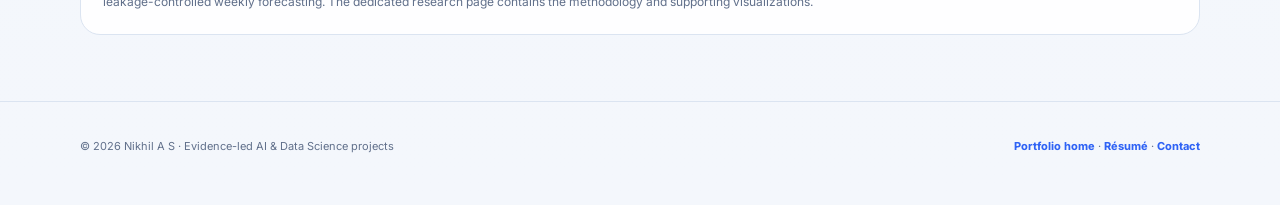
==== commit ed3042ba: "Add WATCHER-X computer vision case study" ====
--- a/case-studies.html
+++ b/case-studies.html
@@ -33,7 +33,7 @@
   <div class="container nav">
     <a class="brand" href="./" aria-label="Nikhil A S home"><span class="brand-mark">NAS</span><span>Nikhil A S <span style="color:var(--muted);font-weight:500">/ Case Studies</span></span></a>
     <nav class="nav-links" aria-label="Case studies navigation">
-      <a href="./">Portfolio</a><a href="#supplybeacon">SupplyBeacon</a><a href="#employment-fraud">Fraud NLP</a><a href="#loan-default">Credit risk</a><a href="semantic-network.html">Graph research</a>
+      <a href="./">Portfolio</a><a href="#supplybeacon">SupplyBeacon</a><a href="#watcherx">WATCHER-X</a><a href="#employment-fraud">Fraud NLP</a><a href="#loan-default">Credit risk</a><a href="semantic-network.html">Graph research</a>
     </nav>
     <div class="nav-actions"><button class="nav-btn" id="theme-toggle" type="button" aria-label="Toggle color theme">◐ Theme</button><button class="nav-btn" type="button" onclick="window.print()">Print / Save PDF ↗</button></div>
   </div>
@@ -68,13 +68,14 @@
   <section class="section" id="selected-cases">
     <div class="container">
       <div class="section-head">
-        <div><p class="kicker">Selected work</p><h2>Three projects. Three kinds of reasoning.</h2></div>
-        <p class="section-copy">Start with graph-based decision support, compare models for imbalanced text classification, then explore the precision–recall trade-off in credit-risk modelling.</p>
+        <div><p class="kicker">Selected work</p><h2>Four projects. Four kinds of reasoning.</h2></div>
+        <p class="section-copy">Start with graph-based decision support, explore multimodal PCB inspection, then compare model evaluation and risk-threshold trade-offs across NLP and credit-risk projects.</p>
       </div>
       <div class="directory">
         <a class="directory-card" href="#supplybeacon"><span class="project-no">CASE 01 · GRAPH AI</span><h3>SupplyBeacon</h3><p>Traceable supply-chain risk intelligence and graph-grounded explanations.</p><span class="read">Read case study →</span></a>
-        <a class="directory-card" href="#employment-fraud"><span class="project-no">CASE 02 · NLP</span><h3>Employment Fraud Detector</h3><p>Model comparison for a low-prevalence fraud classification problem.</p><span class="read">Read case study →</span></a>
-        <a class="directory-card" href="#loan-default"><span class="project-no">CASE 03 · FINANCE</span><h3>Loan Default Risk Classification</h3><p>Class imbalance, threshold tuning and transparent model trade-offs.</p><span class="read">Read case study →</span></a>
+        <a class="directory-card" href="#watcherx"><span class="project-no">CASE 02 · COMPUTER VISION</span><h3>WATCHER-X</h3><p>YOLO defect localization, reference comparisons and VLM-assisted reporting.</p><span class="read">Read case study →</span></a>
+        <a class="directory-card" href="#employment-fraud"><span class="project-no">CASE 03 · NLP</span><h3>Employment Fraud Detector</h3><p>Model comparison for a low-prevalence fraud classification problem.</p><span class="read">Read case study →</span></a>
+        <a class="directory-card" href="#loan-default"><span class="project-no">CASE 04 · FINANCE</span><h3>Loan Default Risk Classification</h3><p>Class imbalance, threshold tuning and transparent model trade-offs.</p><span class="read">Read case study →</span></a>
         <a class="directory-card" href="semantic-network.html"><span class="project-no">RESEARCH · GRAPH ML</span><h3>Graph Propagation & Temporal Learning</h3><p>Directed diffusion, temporal reconstruction and leakage-aware forecasting.</p><span class="read">Open research case study ↗</span></a>
       </div>
     </div>
@@ -99,9 +100,26 @@
         <div class="case-bottom"><span>Evidence sources: public repository README and saved graph artifact documentation.</span><a href="https://github.com/nikhilasds25-bit/SupplyBeacon" target="_blank" rel="noopener">Inspect code and limitations ↗</a></div>
       </article>
 
+      <article class="case-project" id="watcherx">
+        <div class="case-top">
+          <div><span class="section-index">Case 02 / Computer vision & multimodal AI</span><h2>WATCHER-X</h2><p class="case-subtitle">PCB defect inspection with object detection, reference comparison and visual explanations</p><div class="case-tags"><span>DeepPCB</span><span>YOLO11n</span><span>Qwen2.5-VL-3B</span><span>Python</span><span>Image comparison</span><span>JSON reporting</span></div></div>
+          <div class="links"><a href="https://github.com/tangsanli5201/DeepPCB" target="_blank" rel="noopener">Dataset source ↗</a></div>
+        </div>
+        <div class="role-line"><span><b>Project type:</b> Multimodal inspection prototype</span><span><b>Data:</b> 1,500 converted images</span><span><b>Evaluation:</b> 500-image split</span><span><b>Primary detector:</b> YOLO11n</span></div>
+        <div class="story-grid">
+          <section class="story-block evidence"><h3><span class="num">01</span>Evidence</h3><p>DeepPCB annotations were converted into YOLO format, with <strong>1,000 training images and 500 evaluation/validation images</strong>. The dataset covers six defect classes: Open, Short, Mousebite, Spur, Copper and Pinhole.</p><p>The reported YOLO11n configuration used 50 epochs, image size 640 and batch size 8. The evaluation metrics below are project-reported results on that 500-image split—not independent external-test performance.</p></section>
+          <section class="story-block insight"><h3><span class="num">02</span>Insight</h3><p>PCB inspection needs both <strong>localization</strong> and useful context. A detector can locate candidate defects, while a reference-template comparison can surface visual differences for an inspector to review.</p><p>The Qwen experiment also revealed a boundary: its explanations worked with labelled reference comparisons, but its five-image blind classification sample had <strong>0/5 exact class agreement</strong>. That small sample is preliminary, but it does not justify using the VLM as an independent fine-grained defect classifier.</p></section>
+          <section class="story-block solution"><h3><span class="num">03</span>Solution</h3><p>WATCHER-X combines three complementary components: YOLO11n for bounding-box detection, reference-image comparisons for visual-difference context, and Qwen2.5-VL-3B-Instruct for candidate visual descriptions.</p><p>A report integration script combines detector output and VLM analysis into Markdown and structured JSON so the results can later feed an API or review dashboard.</p></section>
+          <section class="story-block execution"><h3><span class="num">04</span>Execution</h3><ul><li>Cloned DeepPCB and wrote a converter for annotations, YOLO label files, image splits and six-class dataset configuration.</li><li>Trained YOLO11n and generated evaluation plots including precision–recall, F1 and confusion-matrix views.</li><li>Ran custom confidence-threshold analysis using same-class box matching at IoU ≥ 0.50, and inspected difficult Short-class errors with contact sheets.</li><li>Compared sample PCBs against reference templates; tested Qwen on labelled comparisons and a small blind crop sample.</li><li>Patched report parsing to match image names and extract analysis fields, then validated the integrated JSON records.</li></ul></section>
+          <section class="story-block impact"><h3><span class="num">05</span>Impact & proof</h3><p><strong>Reported YOLO evaluation-split metrics:</strong></p><div class="metric-grid"><div class="metric-card"><span class="metric-value">96.75%</span><span class="metric-label">Precision</span></div><div class="metric-card"><span class="metric-value">92.41%</span><span class="metric-label">Recall</span></div><div class="metric-card"><span class="metric-value">97.21%</span><span class="metric-label">mAP@50</span></div><div class="metric-card"><span class="metric-value">71.52%</span><span class="metric-label">mAP@50–95</span></div></div><p><strong>Example custom confidence sweep:</strong></p><div class="metric-grid"><div class="metric-card"><span class="metric-value">91.03%</span><span class="metric-label">F1 at conf 0.25 · P 86.17%, R 96.46%</span></div><div class="metric-card"><span class="metric-value">93.01%</span><span class="metric-label">F1 at conf 0.40 · P 90.98%, R 95.13%</span></div><div class="metric-card"><span class="metric-value">94.10%</span><span class="metric-label">F1 at conf 0.622 · P 95.78%, R 92.48%</span></div><div class="metric-card"><span class="metric-value">5 / 5</span><span class="metric-label">Selected report records matched</span></div></div><div class="note"><strong>Report integration check:</strong> five detections loaded, five Qwen reports matched, and zero required fields were missing in the selected five-record validation. This checks record integration, not full inspection accuracy. The threshold table uses custom matching and is separate from standard model-validation metrics.</div></section>
+          <section class="story-block limit"><h3><span class="num">↗</span>Limitations & next step</h3><p>The 500-image split is not an independent external benchmark. The Qwen blind trial contains only five crops; explanations require visual review and should not overrule detector evidence or human inspection. A one-command production-style workflow and public application layer are still future work.</p><p>Next: orchestrate image upload → detection → template comparison → guarded visual explanation → report export; evaluate genuinely unseen PCB boards and reference pairs; publish per-class metrics and reproducible settings; add human review, confidence calibration, error handling and traceable report IDs.</p></section>
+        </div>
+        <div class="case-bottom"><span>Experiment results and artifacts are reported from the WATCHER-X development work. The dataset link points to the original DeepPCB source, not a public WATCHER-X repository.</span><a href="https://github.com/tangsanli5201/DeepPCB" target="_blank" rel="noopener">Inspect dataset source ↗</a></div>
+      </article>
+
       <article class="case-project" id="employment-fraud">
         <div class="case-top">
-          <div><span class="section-index">Case 02 / NLP & model evaluation</span><h2>Employment Fraud Detector</h2><p class="case-subtitle">Classifying potentially fraudulent job postings with text and structured signals</p><div class="case-tags"><span>Python</span><span>scikit-learn</span><span>TF-IDF</span><span>XGBoost</span><span>DistilBERT</span><span>Streamlit</span></div></div>
+          <div><span class="section-index">Case 03 / NLP & model evaluation</span><h2>Employment Fraud Detector</h2><p class="case-subtitle">Classifying potentially fraudulent job postings with text and structured signals</p><div class="case-tags"><span>Python</span><span>scikit-learn</span><span>TF-IDF</span><span>XGBoost</span><span>DistilBERT</span><span>Streamlit</span></div></div>
           <div class="links"><a href="https://employment-fraud-detector-danbudd3v8zz94vx8xkdv9.streamlit.app/" target="_blank" rel="noopener">Live demo ↗</a><a href="https://github.com/nikhilasds25-bit/employment-fraud-detector" target="_blank" rel="noopener">Repository ↗</a></div>
         </div>
         <div class="role-line"><span><b>Project type:</b> End-to-end NLP application</span><span><b>Focus:</b> Imbalanced classification</span><span><b>Trade-off:</b> Recall · precision · inference cost</span></div>
@@ -118,7 +136,7 @@
 
       <article class="case-project" id="loan-default">
         <div class="case-top">
-          <div><span class="section-index">Case 03 / Predictive analytics</span><h2>Loan Default Risk Classification</h2><p class="case-subtitle">Credit-risk modelling with class imbalance and threshold analysis</p><div class="case-tags"><span>Python</span><span>Pandas</span><span>LightGBM</span><span>scikit-learn</span><span>SMOTE</span><span>SHAP</span></div></div>
+          <div><span class="section-index">Case 04 / Predictive analytics</span><h2>Loan Default Risk Classification</h2><p class="case-subtitle">Credit-risk modelling with class imbalance and threshold analysis</p><div class="case-tags"><span>Python</span><span>Pandas</span><span>LightGBM</span><span>scikit-learn</span><span>SMOTE</span><span>SHAP</span></div></div>
           <div class="links"><a href="https://loan-default-risk-classification-ml-model-mivjfwjinyvkabgkncyw.streamlit.app/" target="_blank" rel="noopener">Live app ↗</a><a href="https://github.com/nikhilasds25-bit/Loan-Default-Risk-Classification-ML-Model" target="_blank" rel="noopener">Repository ↗</a></div>
         </div>
         <div class="role-line"><span><b>Project type:</b> Collaborative MSc project</span><span><b>My documented contribution:</b> Data collection, preprocessing & EDA</span><span><b>Focus:</b> Default-class recall</span></div>
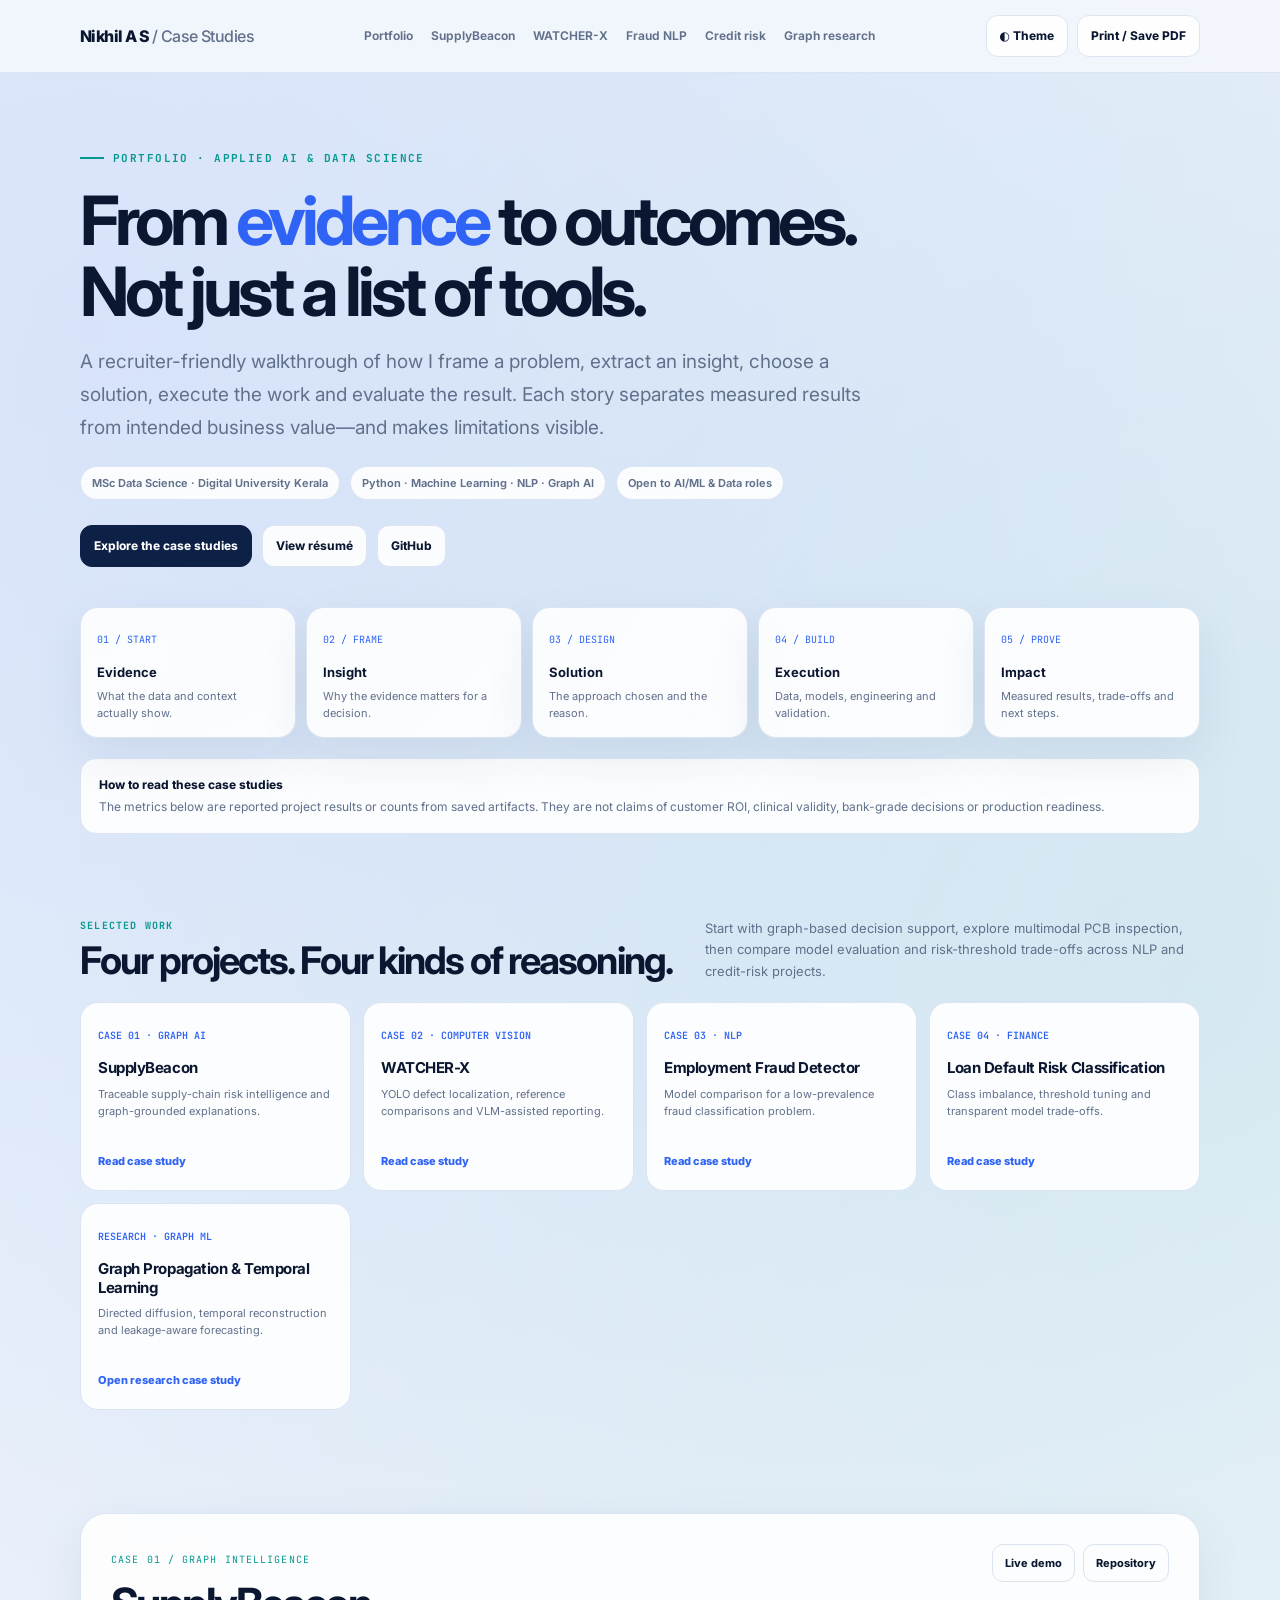
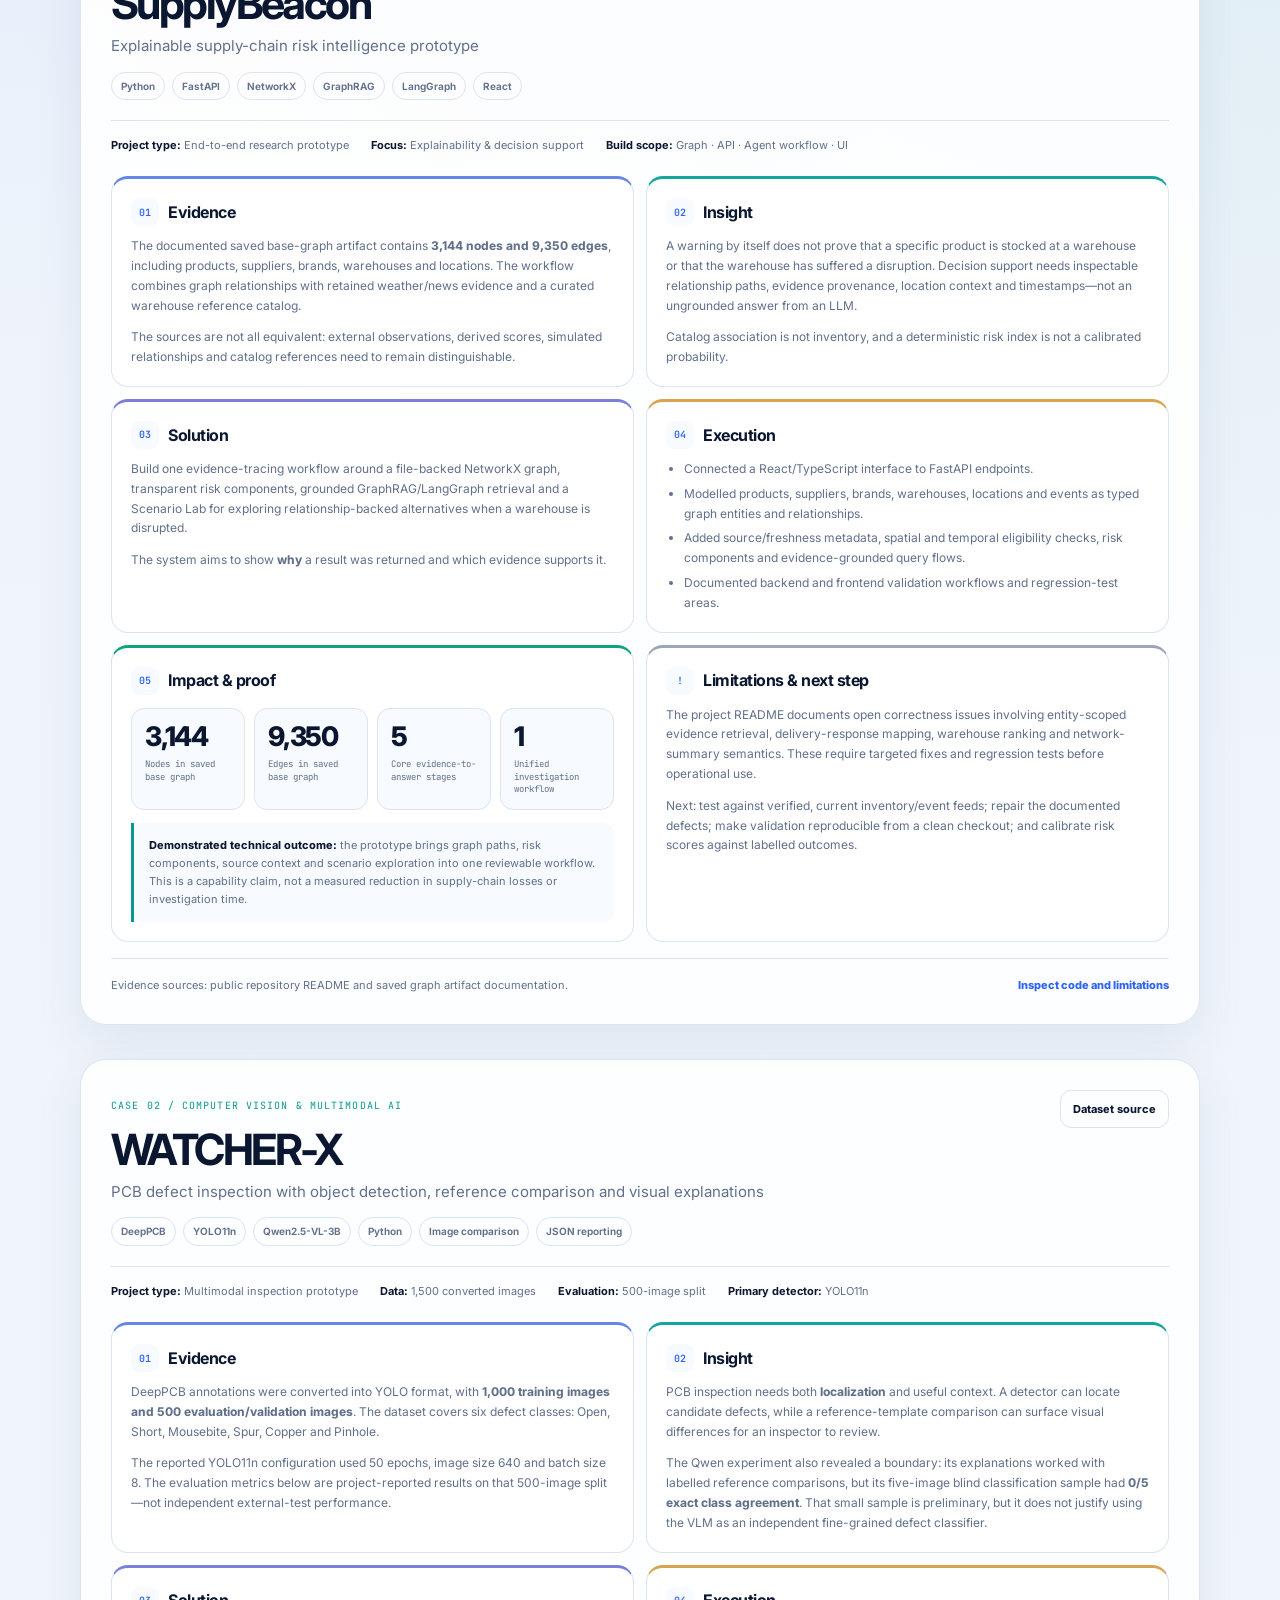
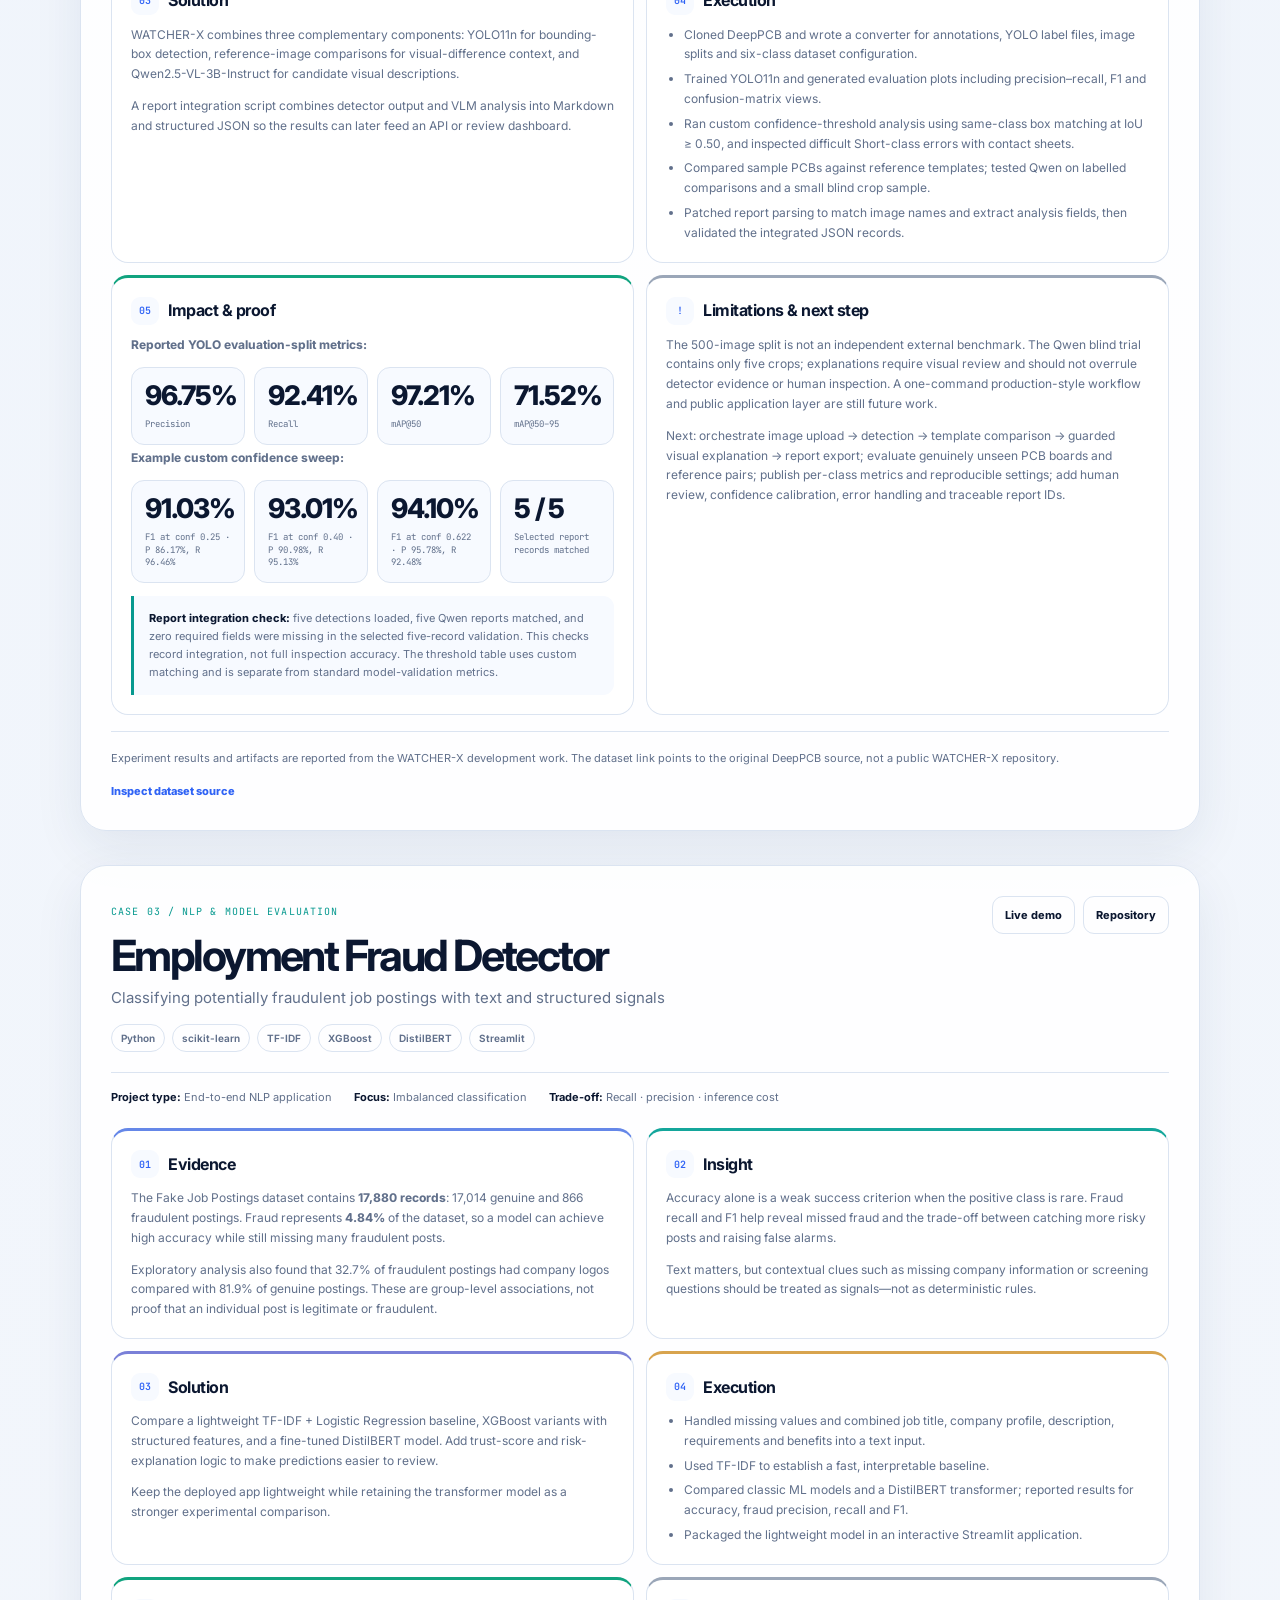
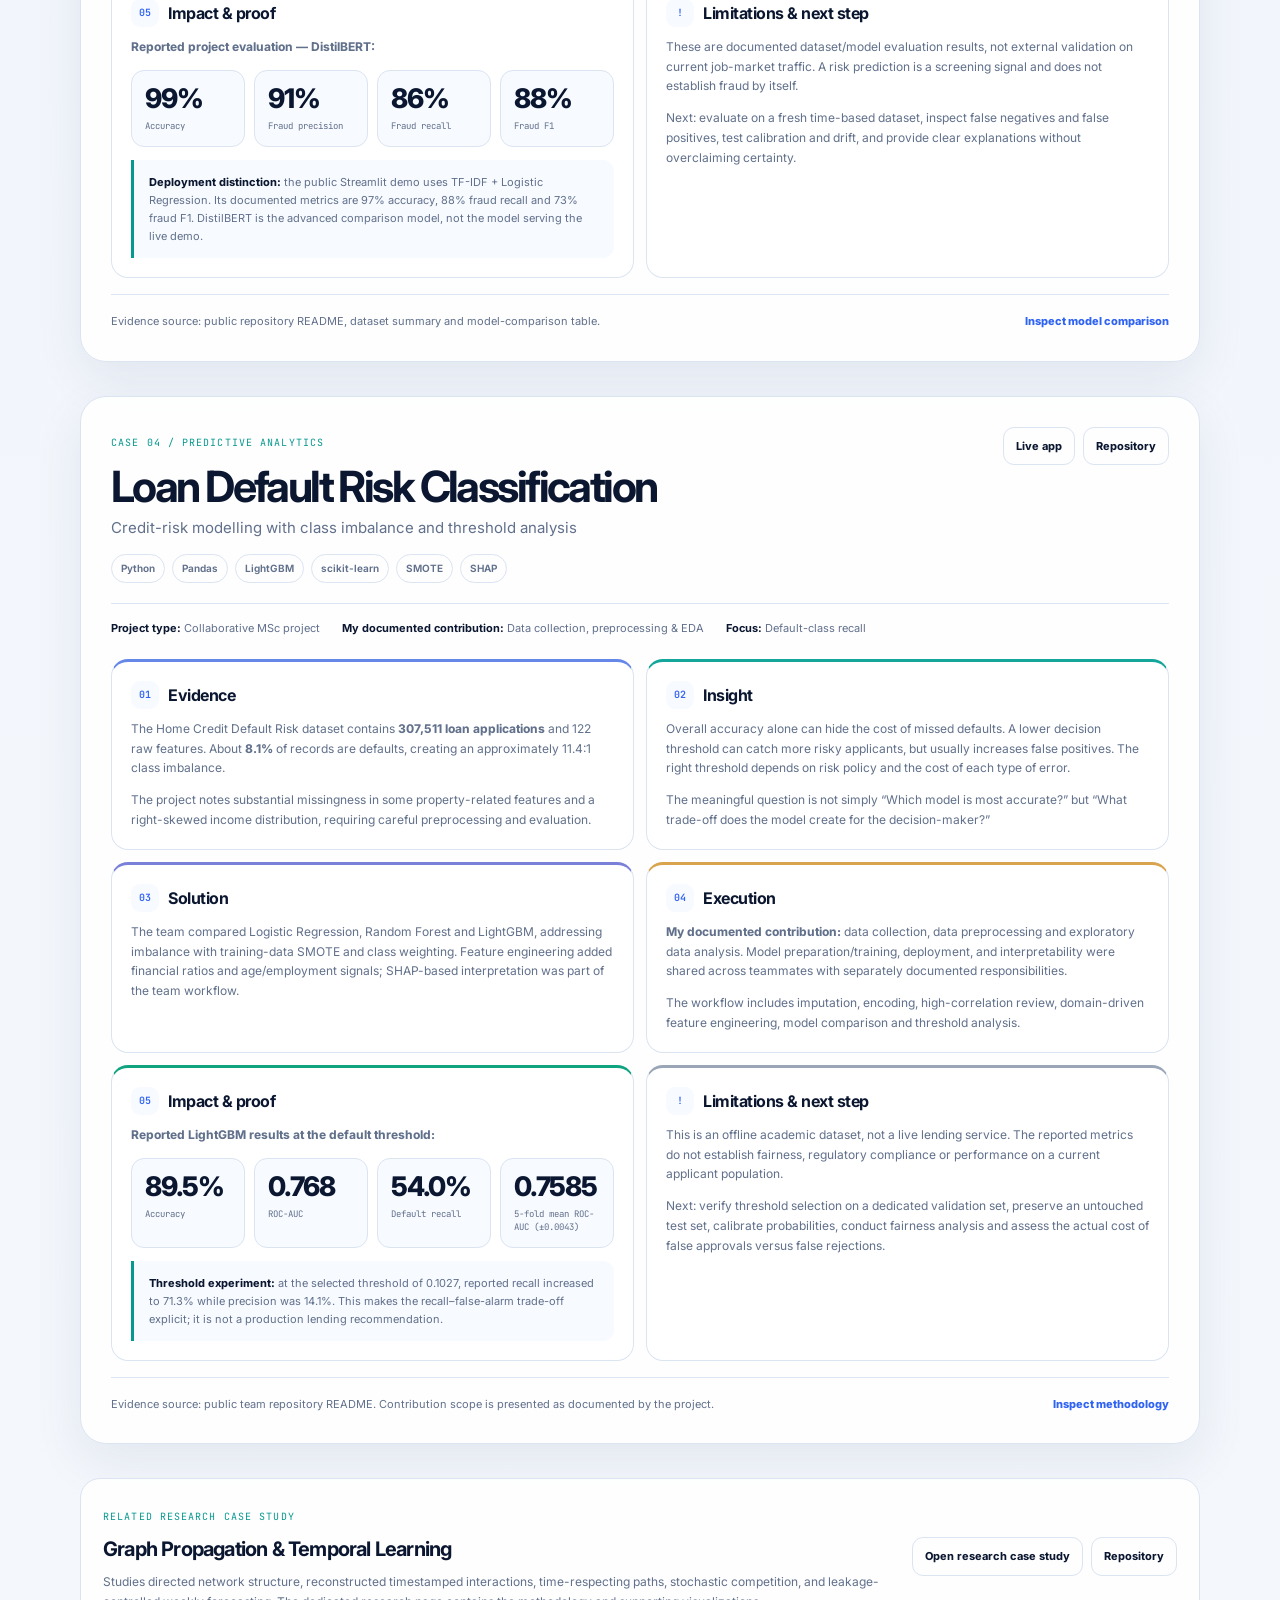
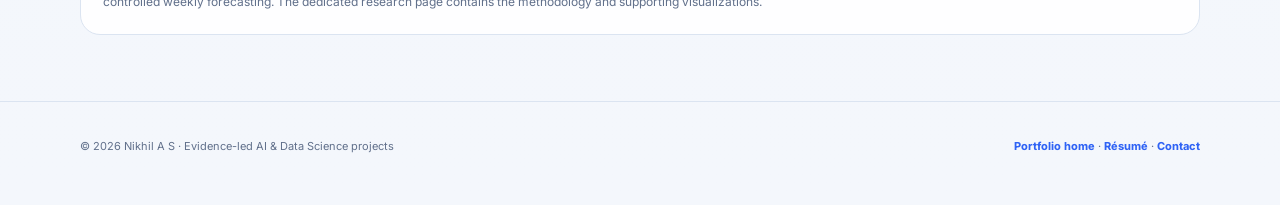
==== commit e9d66d87: "Remove NAS badge and decorative arrows from case study navigation and links" ====
--- a/case-studies.html
+++ b/case-studies.html
@@ -16,7 +16,7 @@
   <style>
     :root{--bg:#f4f7fc;--bg2:#edf3fb;--panel:rgba(255,255,255,.9);--solid:#fff;--soft:#f7faff;--ink:#0b1730;--muted:#61708b;--line:#dbe4f1;--blue:#2f63f5;--teal:#07998f;--navy:#0d2045;--shadow:0 18px 50px rgba(24,49,94,.08);--max:1120px}
     html[data-theme="dark"]{--bg:#07111f;--bg2:#0b1628;--panel:rgba(15,27,47,.9);--solid:#0f1b2e;--soft:#101f36;--ink:#eef5ff;--muted:#9fb0c8;--line:#253852;--blue:#8aa5ff;--teal:#4ed5c7;--navy:#f2f7ff;--shadow:0 18px 50px rgba(0,0,0,.25)}
-    *{box-sizing:border-box}html{scroll-behavior:smooth;scroll-padding-top:100px}body{margin:0;font-family:Inter,system-ui,-apple-system,"Segoe UI",sans-serif;color:var(--ink);background:radial-gradient(circle at 7% 5%,rgba(47,99,245,.11),transparent 26%),radial-gradient(circle at 94% 15%,rgba(7,153,143,.09),transparent 24%),linear-gradient(180deg,var(--bg2),var(--bg));line-height:1.65;transition:background .2s,color .2s}a{color:inherit;text-decoration:none}button{font:inherit}a:focus-visible,button:focus-visible{outline:3px solid var(--blue);outline-offset:4px}strong{font-weight:750}.container{width:min(var(--max),calc(100% - 42px));margin:auto}.mono,.eyebrow,.step-index,.section-index,.metric-label{font-family:"JetBrains Mono",monospace}.site-header{position:sticky;top:0;z-index:50;border-bottom:1px solid var(--line);background:color-mix(in srgb,var(--bg) 88%,transparent);backdrop-filter:blur(18px)}.nav{min-height:72px;display:flex;align-items:center;justify-content:space-between;gap:18px}.brand{display:flex;align-items:center;gap:11px;font-weight:800;letter-spacing:-.035em}.brand-mark{display:grid;place-items:center;width:37px;height:37px;border-radius:12px;color:white;background:linear-gradient(135deg,var(--blue),var(--teal));font:700 12px "JetBrains Mono",monospace;letter-spacing:-.06em}.nav-links{display:flex;align-items:center;gap:18px;color:var(--muted);font-size:12px;font-weight:650}.nav-links a:hover{color:var(--blue)}.nav-actions{display:flex;align-items:center;gap:9px}.nav-btn,.btn{display:inline-flex;align-items:center;justify-content:center;gap:8px;border:1px solid var(--line);border-radius:12px;padding:10px 13px;background:var(--panel);color:var(--ink);font-size:12px;font-weight:750;cursor:pointer;transition:transform .2s,border-color .2s}.nav-btn:hover,.btn:hover{transform:translateY(-2px);border-color:var(--blue)}.btn-primary{background:var(--navy);color:var(--solid);border-color:var(--navy)}html[data-theme="dark"] .btn-primary{background:#dfe9ff;color:#0b1730;border-color:#dfe9ff}.cover{padding:76px 0 52px}.eyebrow{display:flex;align-items:center;gap:9px;color:var(--teal);font-size:11px;letter-spacing:.13em;text-transform:uppercase;font-weight:700}.eyebrow:before{content:"";width:24px;height:2px;background:var(--teal)}h1,h2,h3,p{margin-top:0}h1{max-width:920px;margin:18px 0;font-size:clamp(38px,6vw,68px);line-height:1.04;letter-spacing:-.065em}h1 .accent{color:var(--blue)}.cover-lede{max-width:790px;color:var(--muted);font-size:clamp(16px,2vw,19px);line-height:1.75}.cover-meta{display:flex;align-items:center;gap:10px;flex-wrap:wrap;margin:22px 0 25px}.pill{display:inline-flex;align-items:center;gap:7px;padding:7px 11px;border:1px solid var(--line);border-radius:30px;background:var(--panel);color:var(--muted);font-size:11px;font-weight:650}.cover-actions{display:flex;flex-wrap:wrap;gap:10px}.stage-rail{display:grid;grid-template-columns:repeat(5,1fr);gap:10px;margin:40px 0 20px}.stage{position:relative;min-height:124px;padding:16px;border:1px solid var(--line);border-radius:18px;background:var(--panel);box-shadow:var(--shadow)}.stage b{display:block;font-size:13px;margin:11px 0 5px}.stage p{margin:0;color:var(--muted);font-size:11px;line-height:1.5}.step-index{font-size:10px;color:var(--blue)}.principle{display:flex;align-items:flex-start;gap:13px;border:1px solid var(--line);border-radius:16px;padding:16px 18px;background:var(--panel);color:var(--muted);font-size:12px}.principle strong{display:block;color:var(--ink);margin-bottom:2px}.section{padding:32px 0 46px}.section-head{display:flex;align-items:flex-end;justify-content:space-between;gap:25px;margin-bottom:20px}.section-head h2{font-size:clamp(25px,3vw,38px);line-height:1.1;letter-spacing:-.05em;margin:8px 0 0}.section-copy{max-width:495px;color:var(--muted);font-size:13px;margin-bottom:0}.kicker{margin:0;color:var(--teal);font:700 10px "JetBrains Mono",monospace;letter-spacing:.12em;text-transform:uppercase}.directory{display:grid;grid-template-columns:repeat(4,1fr);gap:12px}.directory-card{padding:17px;border:1px solid var(--line);border-radius:18px;background:var(--panel);transition:transform .2s,border-color .2s}.directory-card:hover{transform:translateY(-4px);border-color:var(--blue)}.directory-card .project-no{color:var(--blue);font:600 10px "JetBrains Mono",monospace}.directory-card h3{font-size:15px;line-height:1.25;letter-spacing:-.03em;margin:13px 0 8px}.directory-card p{color:var(--muted);font-size:11px;line-height:1.55;min-height:52px;margin:0}.directory-card .read{display:inline-block;margin-top:14px;color:var(--blue);font-size:11px;font-weight:800}.case-project{scroll-margin-top:90px;margin:25px 0 34px;padding:30px;border:1px solid var(--line);border-radius:26px;background:var(--panel);box-shadow:var(--shadow)}.case-top{display:grid;grid-template-columns:minmax(0,1fr) auto;gap:18px;align-items:start;padding-bottom:20px;border-bottom:1px solid var(--line)}.section-index{color:var(--teal);font-size:10px;letter-spacing:.11em;text-transform:uppercase}.case-top h2{font-size:clamp(28px,4vw,43px);line-height:1.06;letter-spacing:-.06em;margin:11px 0 7px}.case-subtitle{color:var(--muted);font-size:15px;margin-bottom:13px}.case-tags{display:flex;flex-wrap:wrap;gap:7px}.case-tags span{border:1px solid var(--line);border-radius:20px;padding:5px 9px;color:var(--muted);font-size:10px;font-weight:650}.links{display:flex;flex-wrap:wrap;gap:8px;justify-content:flex-end}.links a{display:inline-flex;gap:6px;align-items:center;border:1px solid var(--line);border-radius:11px;padding:9px 12px;font-size:11px;font-weight:750;white-space:nowrap}.links a:hover{border-color:var(--blue);color:var(--blue)}.role-line{display:flex;flex-wrap:wrap;gap:10px 22px;margin:15px 0 22px;color:var(--muted);font-size:11px}.role-line b{color:var(--ink)}.story-grid{display:grid;grid-template-columns:repeat(2,minmax(0,1fr));gap:12px}.story-block{padding:19px;border:1px solid var(--line);border-radius:17px;background:var(--solid)}.story-block h3{display:flex;align-items:center;gap:9px;font-size:16px;letter-spacing:-.03em;margin-bottom:10px}.story-block h3 .num{display:grid;place-items:center;flex:0 0 28px;height:28px;border-radius:9px;background:var(--soft);color:var(--blue);font:600 10px "JetBrains Mono",monospace}.story-block p,.story-block li{font-size:12px;line-height:1.65;color:var(--muted)}.story-block p:last-child,.story-block ul:last-child{margin-bottom:0}.story-block ul{padding-left:18px;margin:0}.story-block li+li{margin-top:5px}.story-block.evidence{border-top:3px solid #6587e8}.story-block.insight{border-top:3px solid #14a69b}.story-block.solution{border-top:3px solid #7a80d8}.story-block.execution{border-top:3px solid #d8a44e}.story-block.impact{border-top:3px solid #10a37f}.story-block.limit{border-top:3px solid #9aa6b8}.metric-grid{display:grid;grid-template-columns:repeat(4,minmax(0,1fr));gap:9px;margin:13px 0 3px}.metric-card{padding:13px;border:1px solid var(--line);border-radius:13px;background:var(--soft)}.metric-value{display:block;font-size:clamp(19px,2.5vw,27px);line-height:1.1;letter-spacing:-.045em;font-weight:800;color:var(--ink)}.metric-label{display:block;margin-top:7px;color:var(--muted);font-size:9px;line-height:1.4}.note{margin-top:13px;padding:13px 15px;border-left:3px solid var(--teal);border-radius:0 11px 11px 0;background:var(--soft);font-size:11px;color:var(--muted);line-height:1.65}.note strong{color:var(--ink)}.note.caution{border-left-color:#d8a44e}.case-bottom{display:flex;align-items:center;justify-content:space-between;gap:15px;flex-wrap:wrap;margin-top:16px;padding-top:17px;border-top:1px solid var(--line);color:var(--muted);font-size:11px}.case-bottom a{color:var(--blue);font-weight:800}.research-card{display:grid;grid-template-columns:1fr auto;gap:20px;align-items:center;margin:20px 0;padding:22px;border:1px solid var(--line);border-radius:20px;background:var(--panel)}.research-card h3{font-size:20px;letter-spacing:-.04em;margin:6px 0}.research-card p{color:var(--muted);font-size:12px;margin:0}.footer{padding:35px 0 50px;border-top:1px solid var(--line);color:var(--muted);font-size:11px}.footer-row{display:flex;align-items:center;justify-content:space-between;gap:15px;flex-wrap:wrap}.footer a{color:var(--blue);font-weight:750}
+    *{box-sizing:border-box}html{scroll-behavior:smooth;scroll-padding-top:100px}body{margin:0;font-family:Inter,system-ui,-apple-system,"Segoe UI",sans-serif;color:var(--ink);background:radial-gradient(circle at 7% 5%,rgba(47,99,245,.11),transparent 26%),radial-gradient(circle at 94% 15%,rgba(7,153,143,.09),transparent 24%),linear-gradient(180deg,var(--bg2),var(--bg));line-height:1.65;transition:background .2s,color .2s}a{color:inherit;text-decoration:none}button{font:inherit}a:focus-visible,button:focus-visible{outline:3px solid var(--blue);outline-offset:4px}strong{font-weight:750}.container{width:min(var(--max),calc(100% - 42px));margin:auto}.mono,.eyebrow,.step-index,.section-index,.metric-label{font-family:"JetBrains Mono",monospace}.site-header{position:sticky;top:0;z-index:50;border-bottom:1px solid var(--line);background:color-mix(in srgb,var(--bg) 88%,transparent);backdrop-filter:blur(18px)}.nav{min-height:72px;display:flex;align-items:center;justify-content:space-between;gap:18px}.brand{display:flex;align-items:center;gap:11px;font-weight:800;letter-spacing:-.035em}.nav-links{display:flex;align-items:center;gap:18px;color:var(--muted);font-size:12px;font-weight:650}.nav-links a:hover{color:var(--blue)}.nav-actions{display:flex;align-items:center;gap:9px}.nav-btn,.btn{display:inline-flex;align-items:center;justify-content:center;gap:8px;border:1px solid var(--line);border-radius:12px;padding:10px 13px;background:var(--panel);color:var(--ink);font-size:12px;font-weight:750;cursor:pointer;transition:transform .2s,border-color .2s}.nav-btn:hover,.btn:hover{transform:translateY(-2px);border-color:var(--blue)}.btn-primary{background:var(--navy);color:var(--solid);border-color:var(--navy)}html[data-theme="dark"] .btn-primary{background:#dfe9ff;color:#0b1730;border-color:#dfe9ff}.cover{padding:76px 0 52px}.eyebrow{display:flex;align-items:center;gap:9px;color:var(--teal);font-size:11px;letter-spacing:.13em;text-transform:uppercase;font-weight:700}.eyebrow:before{content:"";width:24px;height:2px;background:var(--teal)}h1,h2,h3,p{margin-top:0}h1{max-width:920px;margin:18px 0;font-size:clamp(38px,6vw,68px);line-height:1.04;letter-spacing:-.065em}h1 .accent{color:var(--blue)}.cover-lede{max-width:790px;color:var(--muted);font-size:clamp(16px,2vw,19px);line-height:1.75}.cover-meta{display:flex;align-items:center;gap:10px;flex-wrap:wrap;margin:22px 0 25px}.pill{display:inline-flex;align-items:center;gap:7px;padding:7px 11px;border:1px solid var(--line);border-radius:30px;background:var(--panel);color:var(--muted);font-size:11px;font-weight:650}.cover-actions{display:flex;flex-wrap:wrap;gap:10px}.stage-rail{display:grid;grid-template-columns:repeat(5,1fr);gap:10px;margin:40px 0 20px}.stage{position:relative;min-height:124px;padding:16px;border:1px solid var(--line);border-radius:18px;background:var(--panel);box-shadow:var(--shadow)}.stage b{display:block;font-size:13px;margin:11px 0 5px}.stage p{margin:0;color:var(--muted);font-size:11px;line-height:1.5}.step-index{font-size:10px;color:var(--blue)}.principle{display:flex;align-items:flex-start;gap:13px;border:1px solid var(--line);border-radius:16px;padding:16px 18px;background:var(--panel);color:var(--muted);font-size:12px}.principle strong{display:block;color:var(--ink);margin-bottom:2px}.section{padding:32px 0 46px}.section-head{display:flex;align-items:flex-end;justify-content:space-between;gap:25px;margin-bottom:20px}.section-head h2{font-size:clamp(25px,3vw,38px);line-height:1.1;letter-spacing:-.05em;margin:8px 0 0}.section-copy{max-width:495px;color:var(--muted);font-size:13px;margin-bottom:0}.kicker{margin:0;color:var(--teal);font:700 10px "JetBrains Mono",monospace;letter-spacing:.12em;text-transform:uppercase}.directory{display:grid;grid-template-columns:repeat(4,1fr);gap:12px}.directory-card{padding:17px;border:1px solid var(--line);border-radius:18px;background:var(--panel);transition:transform .2s,border-color .2s}.directory-card:hover{transform:translateY(-4px);border-color:var(--blue)}.directory-card .project-no{color:var(--blue);font:600 10px "JetBrains Mono",monospace}.directory-card h3{font-size:15px;line-height:1.25;letter-spacing:-.03em;margin:13px 0 8px}.directory-card p{color:var(--muted);font-size:11px;line-height:1.55;min-height:52px;margin:0}.directory-card .read{display:inline-block;margin-top:14px;color:var(--blue);font-size:11px;font-weight:800}.case-project{scroll-margin-top:90px;margin:25px 0 34px;padding:30px;border:1px solid var(--line);border-radius:26px;background:var(--panel);box-shadow:var(--shadow)}.case-top{display:grid;grid-template-columns:minmax(0,1fr) auto;gap:18px;align-items:start;padding-bottom:20px;border-bottom:1px solid var(--line)}.section-index{color:var(--teal);font-size:10px;letter-spacing:.11em;text-transform:uppercase}.case-top h2{font-size:clamp(28px,4vw,43px);line-height:1.06;letter-spacing:-.06em;margin:11px 0 7px}.case-subtitle{color:var(--muted);font-size:15px;margin-bottom:13px}.case-tags{display:flex;flex-wrap:wrap;gap:7px}.case-tags span{border:1px solid var(--line);border-radius:20px;padding:5px 9px;color:var(--muted);font-size:10px;font-weight:650}.links{display:flex;flex-wrap:wrap;gap:8px;justify-content:flex-end}.links a{display:inline-flex;gap:6px;align-items:center;border:1px solid var(--line);border-radius:11px;padding:9px 12px;font-size:11px;font-weight:750;white-space:nowrap}.links a:hover{border-color:var(--blue);color:var(--blue)}.role-line{display:flex;flex-wrap:wrap;gap:10px 22px;margin:15px 0 22px;color:var(--muted);font-size:11px}.role-line b{color:var(--ink)}.story-grid{display:grid;grid-template-columns:repeat(2,minmax(0,1fr));gap:12px}.story-block{padding:19px;border:1px solid var(--line);border-radius:17px;background:var(--solid)}.story-block h3{display:flex;align-items:center;gap:9px;font-size:16px;letter-spacing:-.03em;margin-bottom:10px}.story-block h3 .num{display:grid;place-items:center;flex:0 0 28px;height:28px;border-radius:9px;background:var(--soft);color:var(--blue);font:600 10px "JetBrains Mono",monospace}.story-block p,.story-block li{font-size:12px;line-height:1.65;color:var(--muted)}.story-block p:last-child,.story-block ul:last-child{margin-bottom:0}.story-block ul{padding-left:18px;margin:0}.story-block li+li{margin-top:5px}.story-block.evidence{border-top:3px solid #6587e8}.story-block.insight{border-top:3px solid #14a69b}.story-block.solution{border-top:3px solid #7a80d8}.story-block.execution{border-top:3px solid #d8a44e}.story-block.impact{border-top:3px solid #10a37f}.story-block.limit{border-top:3px solid #9aa6b8}.metric-grid{display:grid;grid-template-columns:repeat(4,minmax(0,1fr));gap:9px;margin:13px 0 3px}.metric-card{padding:13px;border:1px solid var(--line);border-radius:13px;background:var(--soft)}.metric-value{display:block;font-size:clamp(19px,2.5vw,27px);line-height:1.1;letter-spacing:-.045em;font-weight:800;color:var(--ink)}.metric-label{display:block;margin-top:7px;color:var(--muted);font-size:9px;line-height:1.4}.note{margin-top:13px;padding:13px 15px;border-left:3px solid var(--teal);border-radius:0 11px 11px 0;background:var(--soft);font-size:11px;color:var(--muted);line-height:1.65}.note strong{color:var(--ink)}.note.caution{border-left-color:#d8a44e}.case-bottom{display:flex;align-items:center;justify-content:space-between;gap:15px;flex-wrap:wrap;margin-top:16px;padding-top:17px;border-top:1px solid var(--line);color:var(--muted);font-size:11px}.case-bottom a{color:var(--blue);font-weight:800}.research-card{display:grid;grid-template-columns:1fr auto;gap:20px;align-items:center;margin:20px 0;padding:22px;border:1px solid var(--line);border-radius:20px;background:var(--panel)}.research-card h3{font-size:20px;letter-spacing:-.04em;margin:6px 0}.research-card p{color:var(--muted);font-size:12px;margin:0}.footer{padding:35px 0 50px;border-top:1px solid var(--line);color:var(--muted);font-size:11px}.footer-row{display:flex;align-items:center;justify-content:space-between;gap:15px;flex-wrap:wrap}.footer a{color:var(--blue);font-weight:750}
     @media(max-width:880px){.nav-links{gap:10px;font-size:11px}.directory{grid-template-columns:repeat(2,1fr)}.stage-rail{grid-template-columns:repeat(3,1fr)}.case-top{grid-template-columns:1fr}.links{justify-content:flex-start}.metric-grid{grid-template-columns:repeat(2,1fr)}}
     @media(max-width:620px){.container{width:min(var(--max),calc(100% - 28px))}.nav{padding:9px 0;align-items:flex-start;flex-wrap:wrap}.nav-links{order:3;width:100%;overflow-x:auto;padding:4px 0 7px;white-space:nowrap}.nav-actions{margin-left:auto}.nav-btn{padding:8px 9px;font-size:10px}.cover{padding-top:48px}h1{font-size:40px}.stage-rail{grid-template-columns:repeat(2,1fr);margin-top:27px}.stage{min-height:108px;padding:13px}.section-head{display:block}.section-copy{margin-top:12px}.directory{grid-template-columns:1fr 1fr;gap:8px}.directory-card{padding:13px}.directory-card p{min-height:0}.case-project{padding:17px;border-radius:20px}.story-grid{grid-template-columns:1fr}.story-block{padding:16px}.research-card{grid-template-columns:1fr}.metric-grid{grid-template-columns:repeat(2,1fr)}}
     @media(prefers-reduced-motion:reduce){html{scroll-behavior:auto}*,*:before,*:after{transition:none!important}}
@@ -31,11 +31,11 @@
 <body>
 <header class="site-header no-print">
   <div class="container nav">
-    <a class="brand" href="./" aria-label="Nikhil A S home"><span class="brand-mark">NAS</span><span>Nikhil A S <span style="color:var(--muted);font-weight:500">/ Case Studies</span></span></a>
+    <a class="brand" href="./" aria-label="Nikhil A S home"><span>Nikhil A S <span style="color:var(--muted);font-weight:500">/ Case Studies</span></span></a>
     <nav class="nav-links" aria-label="Case studies navigation">
       <a href="./">Portfolio</a><a href="#supplybeacon">SupplyBeacon</a><a href="#watcherx">WATCHER-X</a><a href="#employment-fraud">Fraud NLP</a><a href="#loan-default">Credit risk</a><a href="semantic-network.html">Graph research</a>
     </nav>
-    <div class="nav-actions"><button class="nav-btn" id="theme-toggle" type="button" aria-label="Toggle color theme">◐ Theme</button><button class="nav-btn" type="button" onclick="window.print()">Print / Save PDF ↗</button></div>
+    <div class="nav-actions"><button class="nav-btn" id="theme-toggle" type="button" aria-label="Toggle color theme">◐ Theme</button><button class="nav-btn" type="button" onclick="window.print()">Print / Save PDF</button></div>
   </div>
 </header>
 <main>
@@ -50,9 +50,9 @@
         <span class="pill">Open to AI/ML & Data roles</span>
       </div>
       <div class="cover-actions no-print">
-        <a class="btn btn-primary" href="#selected-cases">Explore the case studies ↓</a>
-        <a class="btn" href="resume.html">View résumé ↗</a>
-        <a class="btn" href="https://github.com/nikhilasds25-bit" target="_blank" rel="noopener">GitHub ↗</a>
+        <a class="btn btn-primary" href="#selected-cases">Explore the case studies </a>
+        <a class="btn" href="resume.html">View résumé </a>
+        <a class="btn" href="https://github.com/nikhilasds25-bit" target="_blank" rel="noopener">GitHub </a>
       </div>
       <div class="stage-rail" aria-label="Case-study framework">
         <div class="stage"><span class="step-index">01 / START</span><b>Evidence</b><p>What the data and context actually show.</p></div>
@@ -61,7 +61,7 @@
         <div class="stage"><span class="step-index">04 / BUILD</span><b>Execution</b><p>Data, models, engineering and validation.</p></div>
         <div class="stage"><span class="step-index">05 / PROVE</span><b>Impact</b><p>Measured results, trade-offs and next steps.</p></div>
       </div>
-      <div class="principle"><div style="font-size:18px">↗</div><div><strong>How to read these case studies</strong>The metrics below are reported project results or counts from saved artifacts. They are not claims of customer ROI, clinical validity, bank-grade decisions or production readiness.</div></div>
+      <div class="principle"><div><strong>How to read these case studies</strong>The metrics below are reported project results or counts from saved artifacts. They are not claims of customer ROI, clinical validity, bank-grade decisions or production readiness.</div></div>
     </div>
   </section>
 
@@ -72,11 +72,11 @@
         <p class="section-copy">Start with graph-based decision support, explore multimodal PCB inspection, then compare model evaluation and risk-threshold trade-offs across NLP and credit-risk projects.</p>
       </div>
       <div class="directory">
-        <a class="directory-card" href="#supplybeacon"><span class="project-no">CASE 01 · GRAPH AI</span><h3>SupplyBeacon</h3><p>Traceable supply-chain risk intelligence and graph-grounded explanations.</p><span class="read">Read case study →</span></a>
-        <a class="directory-card" href="#watcherx"><span class="project-no">CASE 02 · COMPUTER VISION</span><h3>WATCHER-X</h3><p>YOLO defect localization, reference comparisons and VLM-assisted reporting.</p><span class="read">Read case study →</span></a>
-        <a class="directory-card" href="#employment-fraud"><span class="project-no">CASE 03 · NLP</span><h3>Employment Fraud Detector</h3><p>Model comparison for a low-prevalence fraud classification problem.</p><span class="read">Read case study →</span></a>
-        <a class="directory-card" href="#loan-default"><span class="project-no">CASE 04 · FINANCE</span><h3>Loan Default Risk Classification</h3><p>Class imbalance, threshold tuning and transparent model trade-offs.</p><span class="read">Read case study →</span></a>
-        <a class="directory-card" href="semantic-network.html"><span class="project-no">RESEARCH · GRAPH ML</span><h3>Graph Propagation & Temporal Learning</h3><p>Directed diffusion, temporal reconstruction and leakage-aware forecasting.</p><span class="read">Open research case study ↗</span></a>
+        <a class="directory-card" href="#supplybeacon"><span class="project-no">CASE 01 · GRAPH AI</span><h3>SupplyBeacon</h3><p>Traceable supply-chain risk intelligence and graph-grounded explanations.</p><span class="read">Read case study </span></a>
+        <a class="directory-card" href="#watcherx"><span class="project-no">CASE 02 · COMPUTER VISION</span><h3>WATCHER-X</h3><p>YOLO defect localization, reference comparisons and VLM-assisted reporting.</p><span class="read">Read case study </span></a>
+        <a class="directory-card" href="#employment-fraud"><span class="project-no">CASE 03 · NLP</span><h3>Employment Fraud Detector</h3><p>Model comparison for a low-prevalence fraud classification problem.</p><span class="read">Read case study </span></a>
+        <a class="directory-card" href="#loan-default"><span class="project-no">CASE 04 · FINANCE</span><h3>Loan Default Risk Classification</h3><p>Class imbalance, threshold tuning and transparent model trade-offs.</p><span class="read">Read case study </span></a>
+        <a class="directory-card" href="semantic-network.html"><span class="project-no">RESEARCH · GRAPH ML</span><h3>Graph Propagation & Temporal Learning</h3><p>Directed diffusion, temporal reconstruction and leakage-aware forecasting.</p><span class="read">Open research case study </span></a>
       </div>
     </div>
   </section>
@@ -86,7 +86,7 @@
       <article class="case-project" id="supplybeacon">
         <div class="case-top">
           <div><span class="section-index">Case 01 / Graph intelligence</span><h2>SupplyBeacon</h2><p class="case-subtitle">Explainable supply-chain risk intelligence prototype</p><div class="case-tags"><span>Python</span><span>FastAPI</span><span>NetworkX</span><span>GraphRAG</span><span>LangGraph</span><span>React</span></div></div>
-          <div class="links"><a href="https://supply-beacon.vercel.app/login" target="_blank" rel="noopener">Live demo ↗</a><a href="https://github.com/nikhilasds25-bit/SupplyBeacon" target="_blank" rel="noopener">Repository ↗</a></div>
+          <div class="links"><a href="https://supply-beacon.vercel.app/login" target="_blank" rel="noopener">Live demo </a><a href="https://github.com/nikhilasds25-bit/SupplyBeacon" target="_blank" rel="noopener">Repository </a></div>
         </div>
         <div class="role-line"><span><b>Project type:</b> End-to-end research prototype</span><span><b>Focus:</b> Explainability & decision support</span><span><b>Build scope:</b> Graph · API · Agent workflow · UI</span></div>
         <div class="story-grid">
@@ -95,15 +95,15 @@
           <section class="story-block solution"><h3><span class="num">03</span>Solution</h3><p>Build one evidence-tracing workflow around a file-backed NetworkX graph, transparent risk components, grounded GraphRAG/LangGraph retrieval and a Scenario Lab for exploring relationship-backed alternatives when a warehouse is disrupted.</p><p>The system aims to show <strong>why</strong> a result was returned and which evidence supports it.</p></section>
           <section class="story-block execution"><h3><span class="num">04</span>Execution</h3><ul><li>Connected a React/TypeScript interface to FastAPI endpoints.</li><li>Modelled products, suppliers, brands, warehouses, locations and events as typed graph entities and relationships.</li><li>Added source/freshness metadata, spatial and temporal eligibility checks, risk components and evidence-grounded query flows.</li><li>Documented backend and frontend validation workflows and regression-test areas.</li></ul></section>
           <section class="story-block impact"><h3><span class="num">05</span>Impact & proof</h3><div class="metric-grid"><div class="metric-card"><span class="metric-value">3,144</span><span class="metric-label">Nodes in saved base graph</span></div><div class="metric-card"><span class="metric-value">9,350</span><span class="metric-label">Edges in saved base graph</span></div><div class="metric-card"><span class="metric-value">5</span><span class="metric-label">Core evidence-to-answer stages</span></div><div class="metric-card"><span class="metric-value">1</span><span class="metric-label">Unified investigation workflow</span></div></div><div class="note"><strong>Demonstrated technical outcome:</strong> the prototype brings graph paths, risk components, source context and scenario exploration into one reviewable workflow. This is a capability claim, not a measured reduction in supply-chain losses or investigation time.</div></section>
-          <section class="story-block limit"><h3><span class="num">↗</span>Limitations & next step</h3><p>The project README documents open correctness issues involving entity-scoped evidence retrieval, delivery-response mapping, warehouse ranking and network-summary semantics. These require targeted fixes and regression tests before operational use.</p><p>Next: test against verified, current inventory/event feeds; repair the documented defects; make validation reproducible from a clean checkout; and calibrate risk scores against labelled outcomes.</p></section>
+          <section class="story-block limit"><h3><span class="num">!</span>Limitations & next step</h3><p>The project README documents open correctness issues involving entity-scoped evidence retrieval, delivery-response mapping, warehouse ranking and network-summary semantics. These require targeted fixes and regression tests before operational use.</p><p>Next: test against verified, current inventory/event feeds; repair the documented defects; make validation reproducible from a clean checkout; and calibrate risk scores against labelled outcomes.</p></section>
         </div>
-        <div class="case-bottom"><span>Evidence sources: public repository README and saved graph artifact documentation.</span><a href="https://github.com/nikhilasds25-bit/SupplyBeacon" target="_blank" rel="noopener">Inspect code and limitations ↗</a></div>
+        <div class="case-bottom"><span>Evidence sources: public repository README and saved graph artifact documentation.</span><a href="https://github.com/nikhilasds25-bit/SupplyBeacon" target="_blank" rel="noopener">Inspect code and limitations </a></div>
       </article>
 
       <article class="case-project" id="watcherx">
         <div class="case-top">
           <div><span class="section-index">Case 02 / Computer vision & multimodal AI</span><h2>WATCHER-X</h2><p class="case-subtitle">PCB defect inspection with object detection, reference comparison and visual explanations</p><div class="case-tags"><span>DeepPCB</span><span>YOLO11n</span><span>Qwen2.5-VL-3B</span><span>Python</span><span>Image comparison</span><span>JSON reporting</span></div></div>
-          <div class="links"><a href="https://github.com/tangsanli5201/DeepPCB" target="_blank" rel="noopener">Dataset source ↗</a></div>
+          <div class="links"><a href="https://github.com/tangsanli5201/DeepPCB" target="_blank" rel="noopener">Dataset source </a></div>
         </div>
         <div class="role-line"><span><b>Project type:</b> Multimodal inspection prototype</span><span><b>Data:</b> 1,500 converted images</span><span><b>Evaluation:</b> 500-image split</span><span><b>Primary detector:</b> YOLO11n</span></div>
         <div class="story-grid">
@@ -112,15 +112,15 @@
           <section class="story-block solution"><h3><span class="num">03</span>Solution</h3><p>WATCHER-X combines three complementary components: YOLO11n for bounding-box detection, reference-image comparisons for visual-difference context, and Qwen2.5-VL-3B-Instruct for candidate visual descriptions.</p><p>A report integration script combines detector output and VLM analysis into Markdown and structured JSON so the results can later feed an API or review dashboard.</p></section>
           <section class="story-block execution"><h3><span class="num">04</span>Execution</h3><ul><li>Cloned DeepPCB and wrote a converter for annotations, YOLO label files, image splits and six-class dataset configuration.</li><li>Trained YOLO11n and generated evaluation plots including precision–recall, F1 and confusion-matrix views.</li><li>Ran custom confidence-threshold analysis using same-class box matching at IoU ≥ 0.50, and inspected difficult Short-class errors with contact sheets.</li><li>Compared sample PCBs against reference templates; tested Qwen on labelled comparisons and a small blind crop sample.</li><li>Patched report parsing to match image names and extract analysis fields, then validated the integrated JSON records.</li></ul></section>
           <section class="story-block impact"><h3><span class="num">05</span>Impact & proof</h3><p><strong>Reported YOLO evaluation-split metrics:</strong></p><div class="metric-grid"><div class="metric-card"><span class="metric-value">96.75%</span><span class="metric-label">Precision</span></div><div class="metric-card"><span class="metric-value">92.41%</span><span class="metric-label">Recall</span></div><div class="metric-card"><span class="metric-value">97.21%</span><span class="metric-label">mAP@50</span></div><div class="metric-card"><span class="metric-value">71.52%</span><span class="metric-label">mAP@50–95</span></div></div><p><strong>Example custom confidence sweep:</strong></p><div class="metric-grid"><div class="metric-card"><span class="metric-value">91.03%</span><span class="metric-label">F1 at conf 0.25 · P 86.17%, R 96.46%</span></div><div class="metric-card"><span class="metric-value">93.01%</span><span class="metric-label">F1 at conf 0.40 · P 90.98%, R 95.13%</span></div><div class="metric-card"><span class="metric-value">94.10%</span><span class="metric-label">F1 at conf 0.622 · P 95.78%, R 92.48%</span></div><div class="metric-card"><span class="metric-value">5 / 5</span><span class="metric-label">Selected report records matched</span></div></div><div class="note"><strong>Report integration check:</strong> five detections loaded, five Qwen reports matched, and zero required fields were missing in the selected five-record validation. This checks record integration, not full inspection accuracy. The threshold table uses custom matching and is separate from standard model-validation metrics.</div></section>
-          <section class="story-block limit"><h3><span class="num">↗</span>Limitations & next step</h3><p>The 500-image split is not an independent external benchmark. The Qwen blind trial contains only five crops; explanations require visual review and should not overrule detector evidence or human inspection. A one-command production-style workflow and public application layer are still future work.</p><p>Next: orchestrate image upload → detection → template comparison → guarded visual explanation → report export; evaluate genuinely unseen PCB boards and reference pairs; publish per-class metrics and reproducible settings; add human review, confidence calibration, error handling and traceable report IDs.</p></section>
+          <section class="story-block limit"><h3><span class="num">!</span>Limitations & next step</h3><p>The 500-image split is not an independent external benchmark. The Qwen blind trial contains only five crops; explanations require visual review and should not overrule detector evidence or human inspection. A one-command production-style workflow and public application layer are still future work.</p><p>Next: orchestrate image upload → detection → template comparison → guarded visual explanation → report export; evaluate genuinely unseen PCB boards and reference pairs; publish per-class metrics and reproducible settings; add human review, confidence calibration, error handling and traceable report IDs.</p></section>
         </div>
-        <div class="case-bottom"><span>Experiment results and artifacts are reported from the WATCHER-X development work. The dataset link points to the original DeepPCB source, not a public WATCHER-X repository.</span><a href="https://github.com/tangsanli5201/DeepPCB" target="_blank" rel="noopener">Inspect dataset source ↗</a></div>
+        <div class="case-bottom"><span>Experiment results and artifacts are reported from the WATCHER-X development work. The dataset link points to the original DeepPCB source, not a public WATCHER-X repository.</span><a href="https://github.com/tangsanli5201/DeepPCB" target="_blank" rel="noopener">Inspect dataset source </a></div>
       </article>
 
       <article class="case-project" id="employment-fraud">
         <div class="case-top">
           <div><span class="section-index">Case 03 / NLP & model evaluation</span><h2>Employment Fraud Detector</h2><p class="case-subtitle">Classifying potentially fraudulent job postings with text and structured signals</p><div class="case-tags"><span>Python</span><span>scikit-learn</span><span>TF-IDF</span><span>XGBoost</span><span>DistilBERT</span><span>Streamlit</span></div></div>
-          <div class="links"><a href="https://employment-fraud-detector-danbudd3v8zz94vx8xkdv9.streamlit.app/" target="_blank" rel="noopener">Live demo ↗</a><a href="https://github.com/nikhilasds25-bit/employment-fraud-detector" target="_blank" rel="noopener">Repository ↗</a></div>
+          <div class="links"><a href="https://employment-fraud-detector-danbudd3v8zz94vx8xkdv9.streamlit.app/" target="_blank" rel="noopener">Live demo </a><a href="https://github.com/nikhilasds25-bit/employment-fraud-detector" target="_blank" rel="noopener">Repository </a></div>
         </div>
         <div class="role-line"><span><b>Project type:</b> End-to-end NLP application</span><span><b>Focus:</b> Imbalanced classification</span><span><b>Trade-off:</b> Recall · precision · inference cost</span></div>
         <div class="story-grid">
@@ -129,15 +129,15 @@
           <section class="story-block solution"><h3><span class="num">03</span>Solution</h3><p>Compare a lightweight TF-IDF + Logistic Regression baseline, XGBoost variants with structured features, and a fine-tuned DistilBERT model. Add trust-score and risk-explanation logic to make predictions easier to review.</p><p>Keep the deployed app lightweight while retaining the transformer model as a stronger experimental comparison.</p></section>
           <section class="story-block execution"><h3><span class="num">04</span>Execution</h3><ul><li>Handled missing values and combined job title, company profile, description, requirements and benefits into a text input.</li><li>Used TF-IDF to establish a fast, interpretable baseline.</li><li>Compared classic ML models and a DistilBERT transformer; reported results for accuracy, fraud precision, recall and F1.</li><li>Packaged the lightweight model in an interactive Streamlit application.</li></ul></section>
           <section class="story-block impact"><h3><span class="num">05</span>Impact & proof</h3><p><strong>Reported project evaluation — DistilBERT:</strong></p><div class="metric-grid"><div class="metric-card"><span class="metric-value">99%</span><span class="metric-label">Accuracy</span></div><div class="metric-card"><span class="metric-value">91%</span><span class="metric-label">Fraud precision</span></div><div class="metric-card"><span class="metric-value">86%</span><span class="metric-label">Fraud recall</span></div><div class="metric-card"><span class="metric-value">88%</span><span class="metric-label">Fraud F1</span></div></div><div class="note"><strong>Deployment distinction:</strong> the public Streamlit demo uses TF-IDF + Logistic Regression. Its documented metrics are 97% accuracy, 88% fraud recall and 73% fraud F1. DistilBERT is the advanced comparison model, not the model serving the live demo.</div></section>
-          <section class="story-block limit"><h3><span class="num">↗</span>Limitations & next step</h3><p>These are documented dataset/model evaluation results, not external validation on current job-market traffic. A risk prediction is a screening signal and does not establish fraud by itself.</p><p>Next: evaluate on a fresh time-based dataset, inspect false negatives and false positives, test calibration and drift, and provide clear explanations without overclaiming certainty.</p></section>
+          <section class="story-block limit"><h3><span class="num">!</span>Limitations & next step</h3><p>These are documented dataset/model evaluation results, not external validation on current job-market traffic. A risk prediction is a screening signal and does not establish fraud by itself.</p><p>Next: evaluate on a fresh time-based dataset, inspect false negatives and false positives, test calibration and drift, and provide clear explanations without overclaiming certainty.</p></section>
         </div>
-        <div class="case-bottom"><span>Evidence source: public repository README, dataset summary and model-comparison table.</span><a href="https://github.com/nikhilasds25-bit/employment-fraud-detector" target="_blank" rel="noopener">Inspect model comparison ↗</a></div>
+        <div class="case-bottom"><span>Evidence source: public repository README, dataset summary and model-comparison table.</span><a href="https://github.com/nikhilasds25-bit/employment-fraud-detector" target="_blank" rel="noopener">Inspect model comparison </a></div>
       </article>
 
       <article class="case-project" id="loan-default">
         <div class="case-top">
           <div><span class="section-index">Case 04 / Predictive analytics</span><h2>Loan Default Risk Classification</h2><p class="case-subtitle">Credit-risk modelling with class imbalance and threshold analysis</p><div class="case-tags"><span>Python</span><span>Pandas</span><span>LightGBM</span><span>scikit-learn</span><span>SMOTE</span><span>SHAP</span></div></div>
-          <div class="links"><a href="https://loan-default-risk-classification-ml-model-mivjfwjinyvkabgkncyw.streamlit.app/" target="_blank" rel="noopener">Live app ↗</a><a href="https://github.com/nikhilasds25-bit/Loan-Default-Risk-Classification-ML-Model" target="_blank" rel="noopener">Repository ↗</a></div>
+          <div class="links"><a href="https://loan-default-risk-classification-ml-model-mivjfwjinyvkabgkncyw.streamlit.app/" target="_blank" rel="noopener">Live app </a><a href="https://github.com/nikhilasds25-bit/Loan-Default-Risk-Classification-ML-Model" target="_blank" rel="noopener">Repository </a></div>
         </div>
         <div class="role-line"><span><b>Project type:</b> Collaborative MSc project</span><span><b>My documented contribution:</b> Data collection, preprocessing & EDA</span><span><b>Focus:</b> Default-class recall</span></div>
         <div class="story-grid">
@@ -146,14 +146,14 @@
           <section class="story-block solution"><h3><span class="num">03</span>Solution</h3><p>The team compared Logistic Regression, Random Forest and LightGBM, addressing imbalance with training-data SMOTE and class weighting. Feature engineering added financial ratios and age/employment signals; SHAP-based interpretation was part of the team workflow.</p></section>
           <section class="story-block execution"><h3><span class="num">04</span>Execution</h3><p><strong>My documented contribution:</strong> data collection, data preprocessing and exploratory data analysis. Model preparation/training, deployment, and interpretability were shared across teammates with separately documented responsibilities.</p><p>The workflow includes imputation, encoding, high-correlation review, domain-driven feature engineering, model comparison and threshold analysis.</p></section>
           <section class="story-block impact"><h3><span class="num">05</span>Impact & proof</h3><p><strong>Reported LightGBM results at the default threshold:</strong></p><div class="metric-grid"><div class="metric-card"><span class="metric-value">89.5%</span><span class="metric-label">Accuracy</span></div><div class="metric-card"><span class="metric-value">0.768</span><span class="metric-label">ROC-AUC</span></div><div class="metric-card"><span class="metric-value">54.0%</span><span class="metric-label">Default recall</span></div><div class="metric-card"><span class="metric-value">0.7585</span><span class="metric-label">5-fold mean ROC-AUC (±0.0043)</span></div></div><div class="note"><strong>Threshold experiment:</strong> at the selected threshold of 0.1027, reported recall increased to 71.3% while precision was 14.1%. This makes the recall–false-alarm trade-off explicit; it is not a production lending recommendation.</div></section>
-          <section class="story-block limit"><h3><span class="num">↗</span>Limitations & next step</h3><p>This is an offline academic dataset, not a live lending service. The reported metrics do not establish fairness, regulatory compliance or performance on a current applicant population.</p><p>Next: verify threshold selection on a dedicated validation set, preserve an untouched test set, calibrate probabilities, conduct fairness analysis and assess the actual cost of false approvals versus false rejections.</p></section>
+          <section class="story-block limit"><h3><span class="num">!</span>Limitations & next step</h3><p>This is an offline academic dataset, not a live lending service. The reported metrics do not establish fairness, regulatory compliance or performance on a current applicant population.</p><p>Next: verify threshold selection on a dedicated validation set, preserve an untouched test set, calibrate probabilities, conduct fairness analysis and assess the actual cost of false approvals versus false rejections.</p></section>
         </div>
-        <div class="case-bottom"><span>Evidence source: public team repository README. Contribution scope is presented as documented by the project.</span><a href="https://github.com/nikhilasds25-bit/Loan-Default-Risk-Classification-ML-Model" target="_blank" rel="noopener">Inspect methodology ↗</a></div>
+        <div class="case-bottom"><span>Evidence source: public team repository README. Contribution scope is presented as documented by the project.</span><a href="https://github.com/nikhilasds25-bit/Loan-Default-Risk-Classification-ML-Model" target="_blank" rel="noopener">Inspect methodology </a></div>
       </article>
 
       <article class="research-card" id="graph-research">
         <div><span class="section-index">Related research case study</span><h3>Graph Propagation & Temporal Learning</h3><p>Studies directed network structure, reconstructed timestamped interactions, time-respecting paths, stochastic competition, and leakage-controlled weekly forecasting. The dedicated research page contains the methodology and supporting visualizations.</p></div>
-        <div class="links"><a href="semantic-network.html">Open research case study ↗</a><a href="https://github.com/nikhilasds25-bit/graph-propagation-temporal-learning" target="_blank" rel="noopener">Repository ↗</a></div>
+        <div class="links"><a href="semantic-network.html">Open research case study </a><a href="https://github.com/nikhilasds25-bit/graph-propagation-temporal-learning" target="_blank" rel="noopener">Repository </a></div>
       </article>
     </div>
   </section>
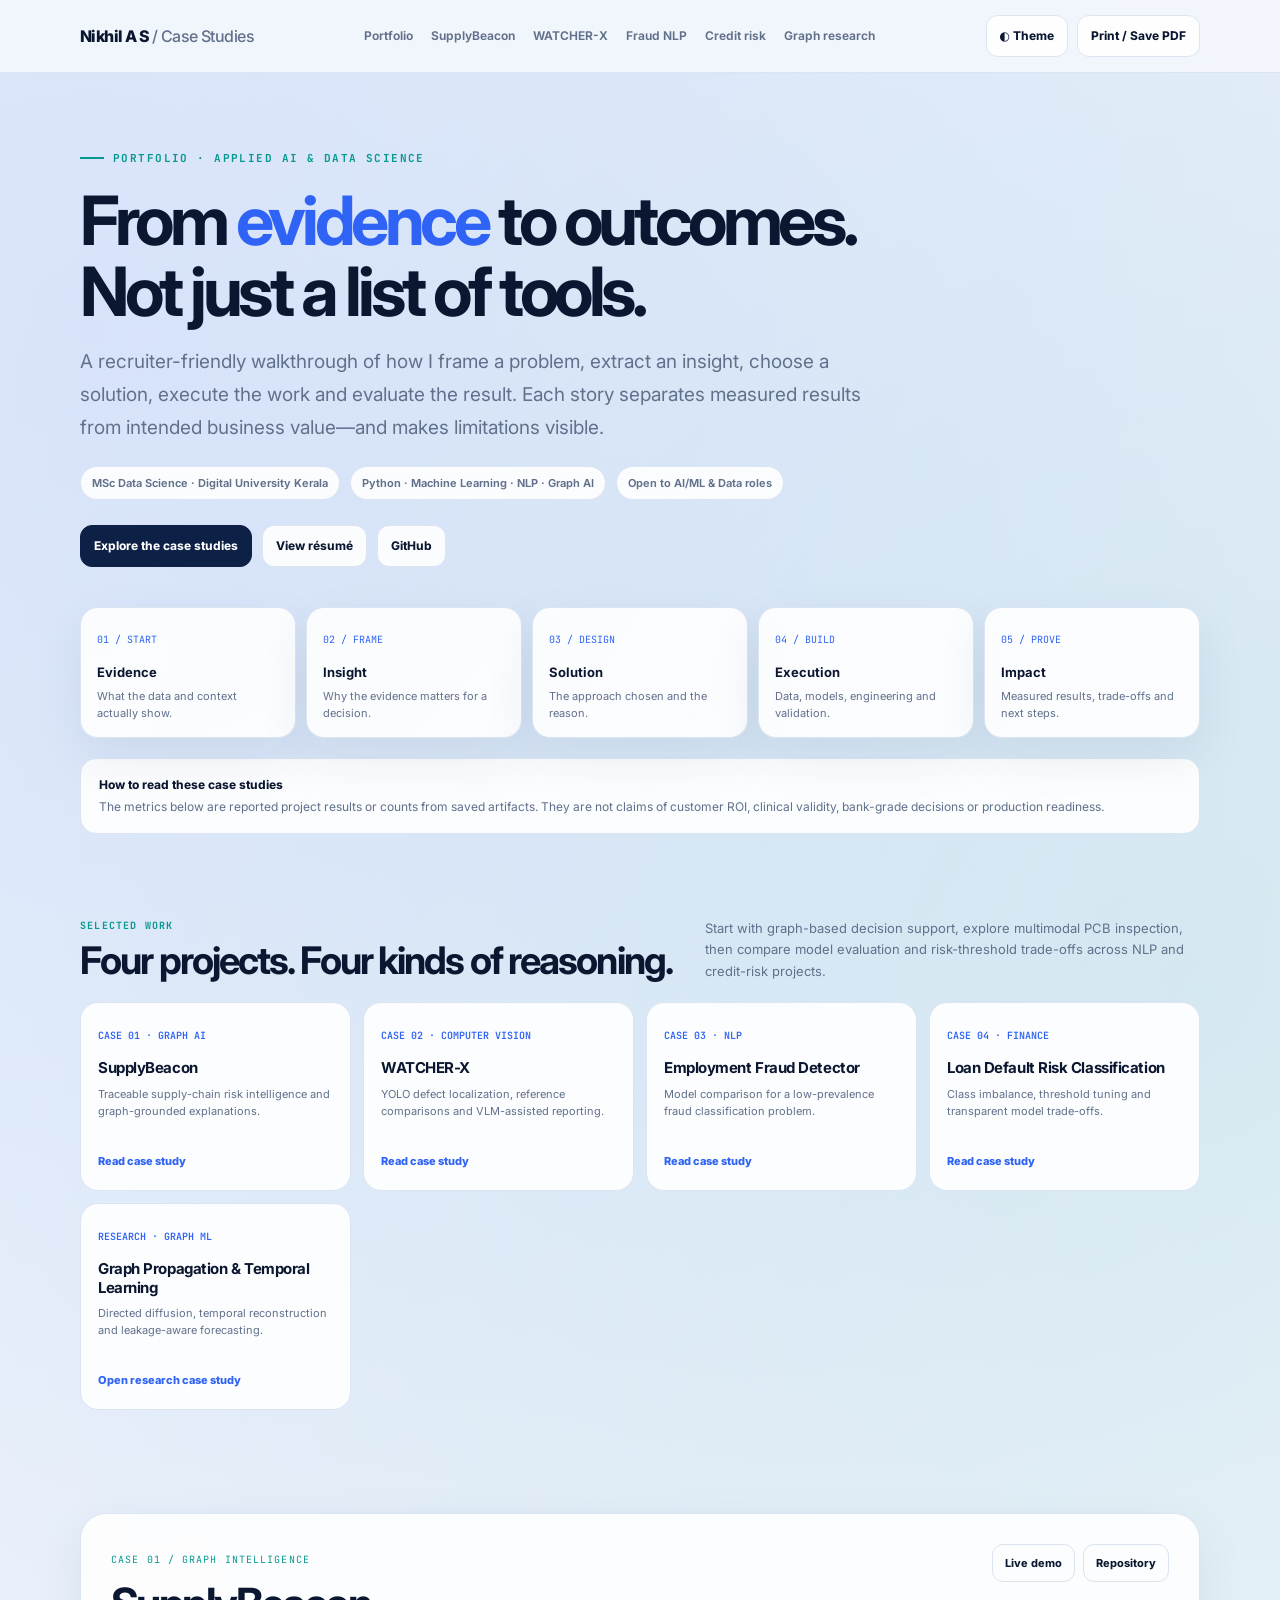
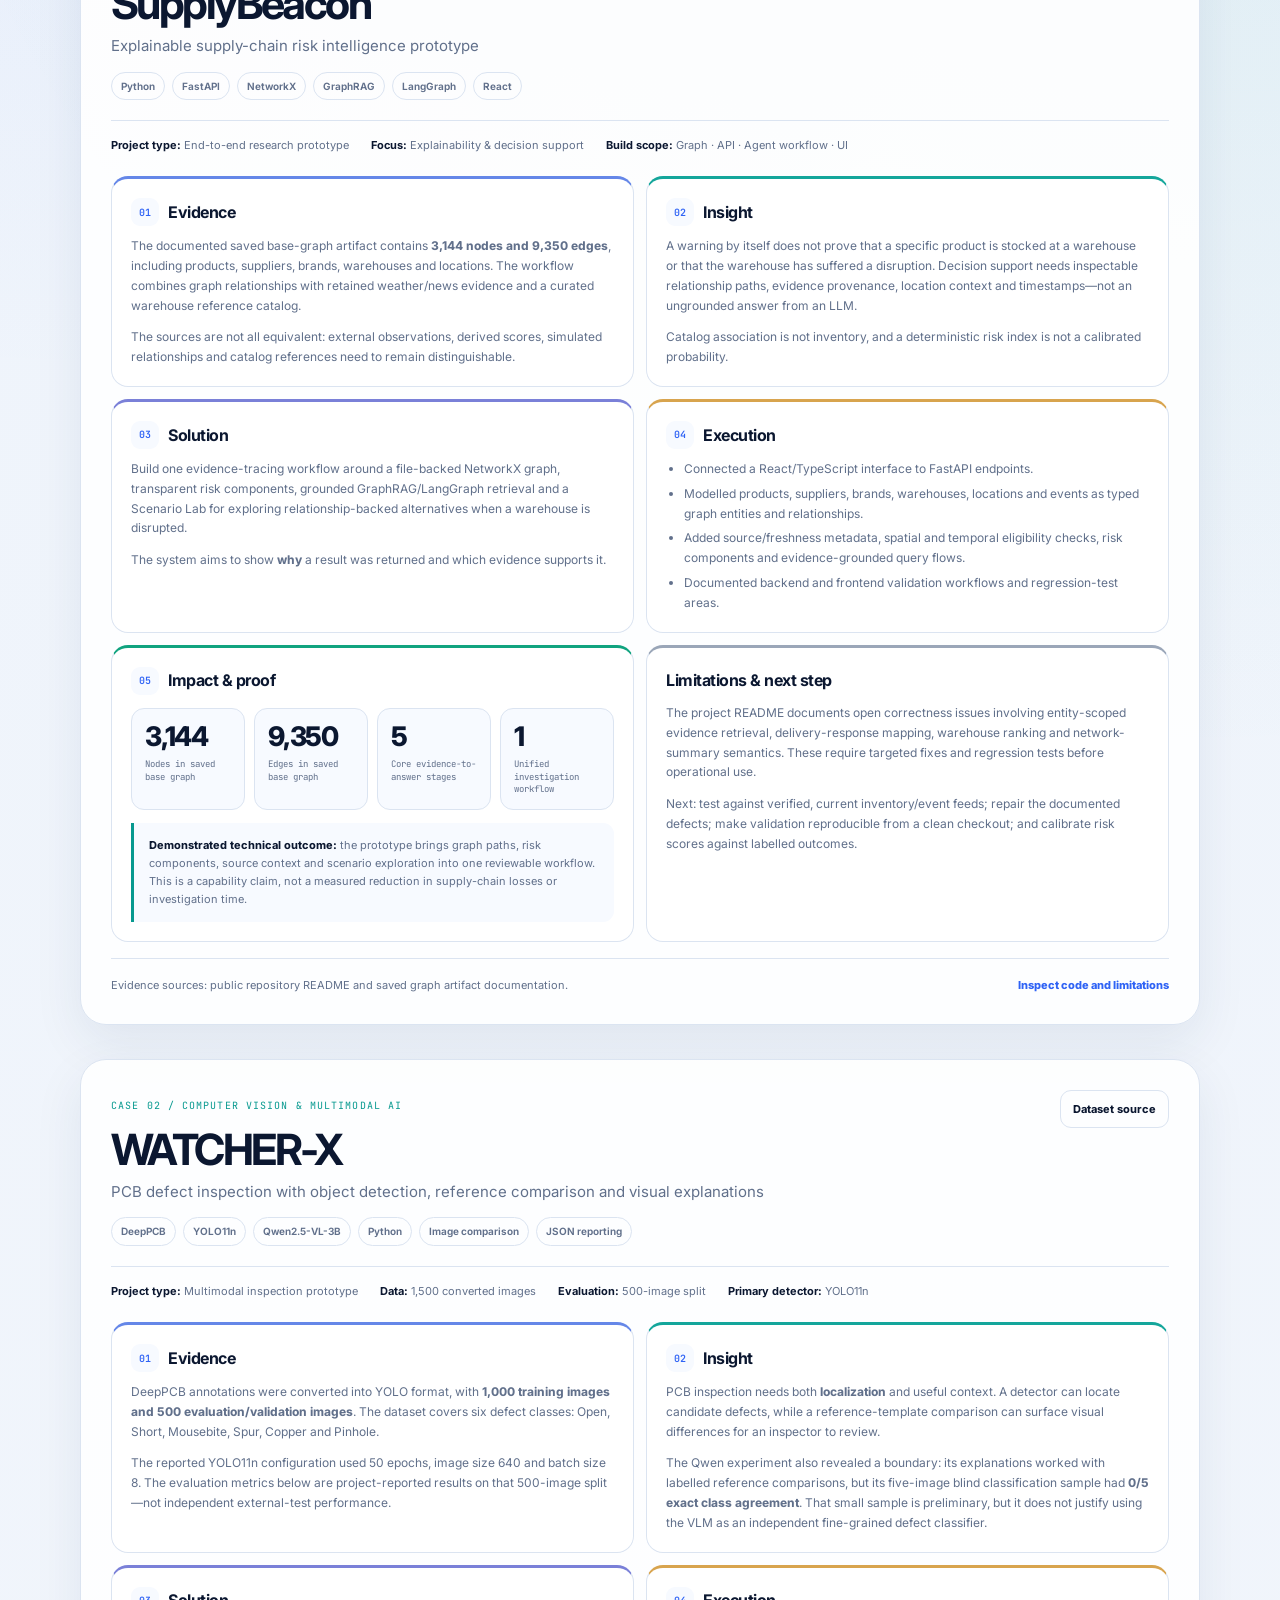
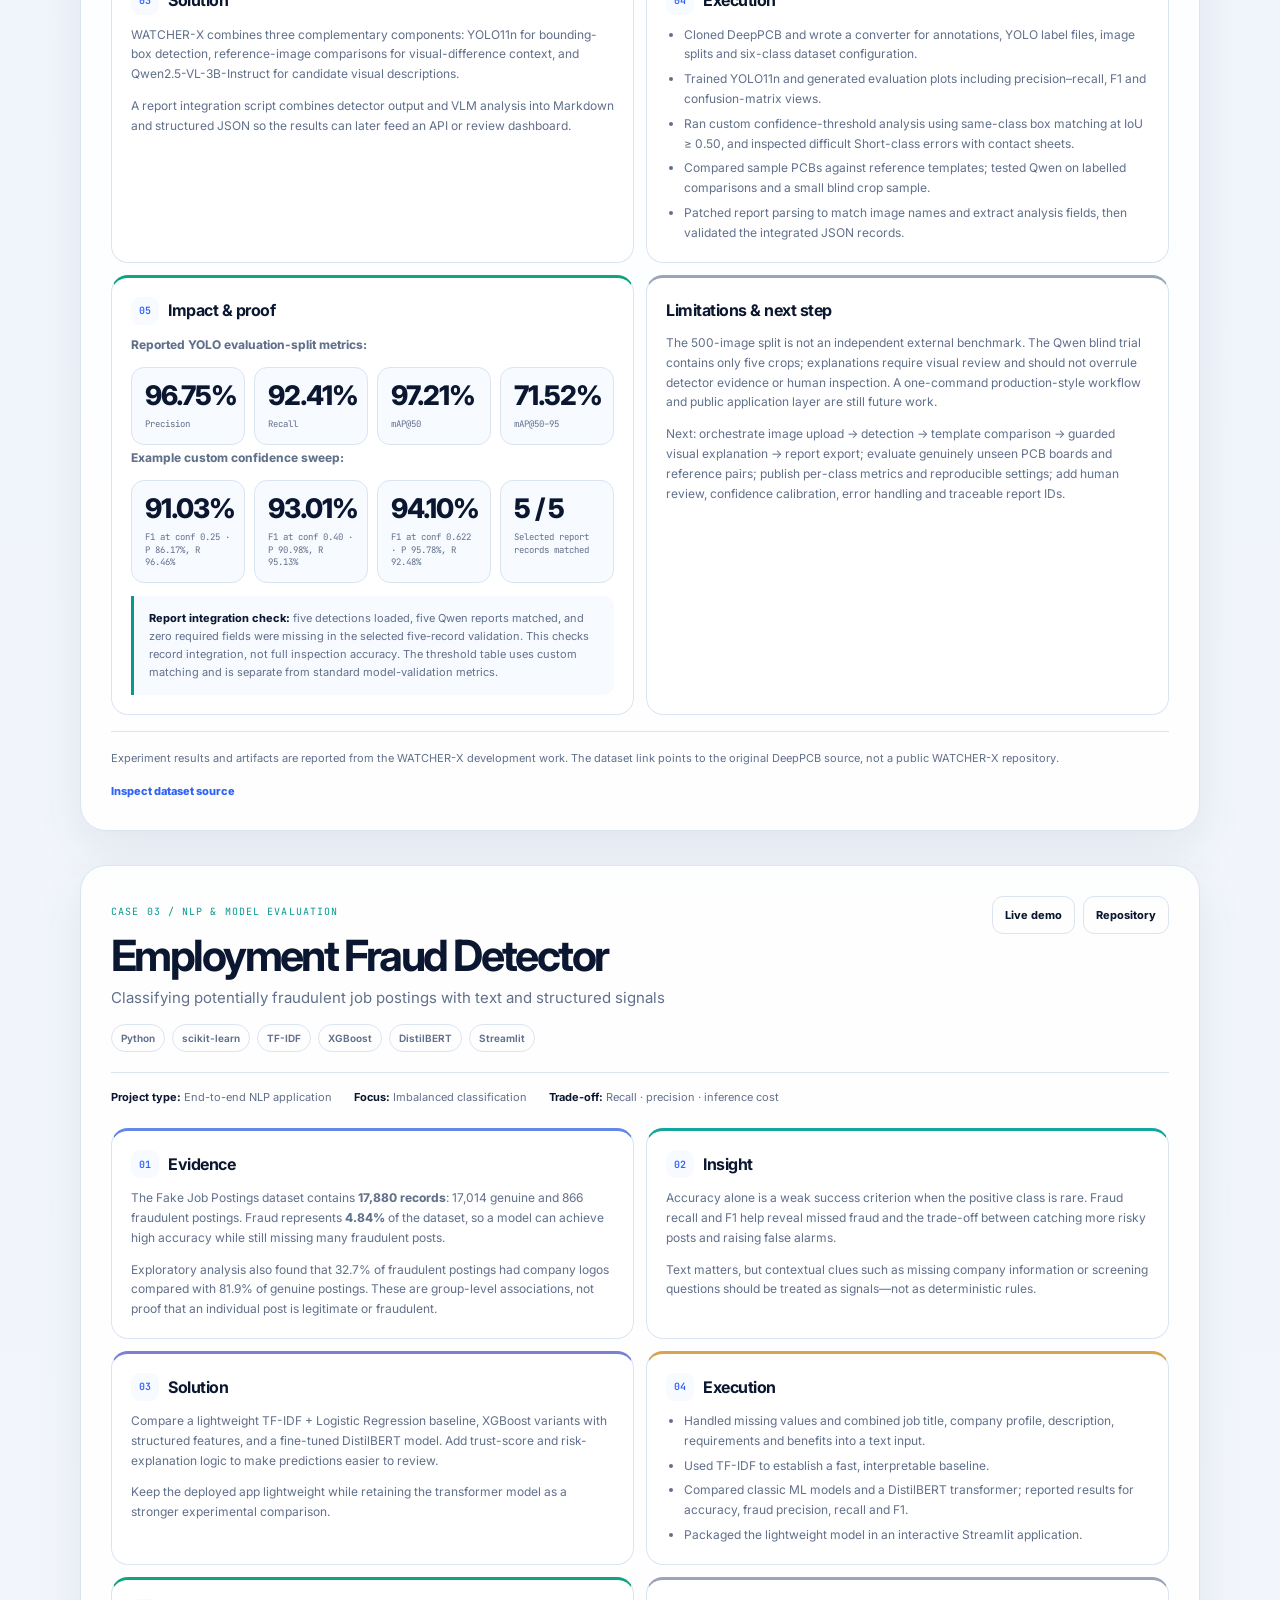
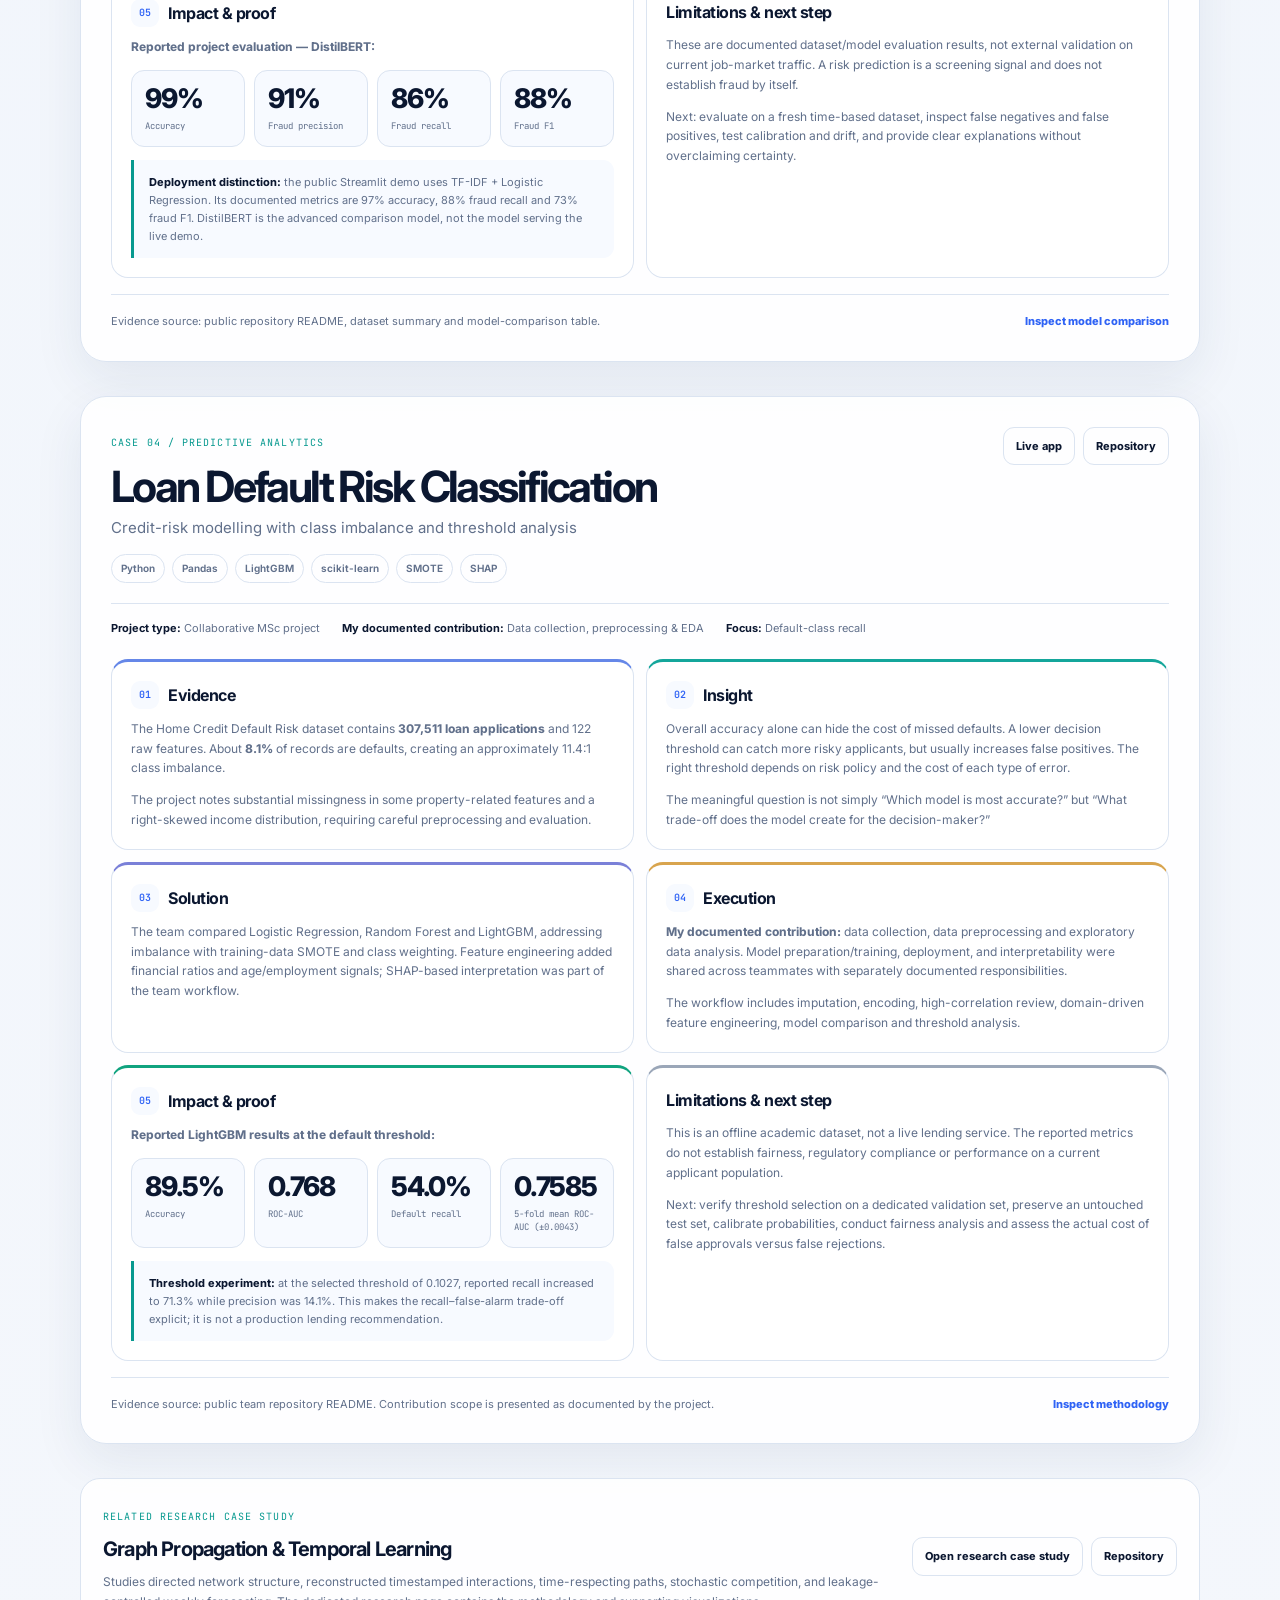
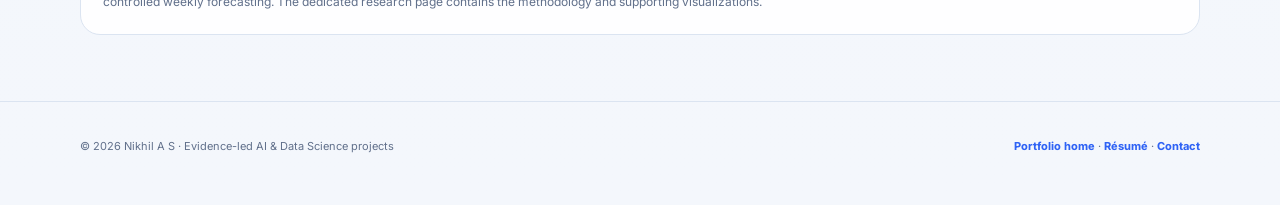
==== commit 80e325ce: "Remove remaining decorative icon placeholders from case studies" ====
--- a/case-studies.html
+++ b/case-studies.html
@@ -95,7 +95,7 @@
           <section class="story-block solution"><h3><span class="num">03</span>Solution</h3><p>Build one evidence-tracing workflow around a file-backed NetworkX graph, transparent risk components, grounded GraphRAG/LangGraph retrieval and a Scenario Lab for exploring relationship-backed alternatives when a warehouse is disrupted.</p><p>The system aims to show <strong>why</strong> a result was returned and which evidence supports it.</p></section>
           <section class="story-block execution"><h3><span class="num">04</span>Execution</h3><ul><li>Connected a React/TypeScript interface to FastAPI endpoints.</li><li>Modelled products, suppliers, brands, warehouses, locations and events as typed graph entities and relationships.</li><li>Added source/freshness metadata, spatial and temporal eligibility checks, risk components and evidence-grounded query flows.</li><li>Documented backend and frontend validation workflows and regression-test areas.</li></ul></section>
           <section class="story-block impact"><h3><span class="num">05</span>Impact & proof</h3><div class="metric-grid"><div class="metric-card"><span class="metric-value">3,144</span><span class="metric-label">Nodes in saved base graph</span></div><div class="metric-card"><span class="metric-value">9,350</span><span class="metric-label">Edges in saved base graph</span></div><div class="metric-card"><span class="metric-value">5</span><span class="metric-label">Core evidence-to-answer stages</span></div><div class="metric-card"><span class="metric-value">1</span><span class="metric-label">Unified investigation workflow</span></div></div><div class="note"><strong>Demonstrated technical outcome:</strong> the prototype brings graph paths, risk components, source context and scenario exploration into one reviewable workflow. This is a capability claim, not a measured reduction in supply-chain losses or investigation time.</div></section>
-          <section class="story-block limit"><h3><span class="num">!</span>Limitations & next step</h3><p>The project README documents open correctness issues involving entity-scoped evidence retrieval, delivery-response mapping, warehouse ranking and network-summary semantics. These require targeted fixes and regression tests before operational use.</p><p>Next: test against verified, current inventory/event feeds; repair the documented defects; make validation reproducible from a clean checkout; and calibrate risk scores against labelled outcomes.</p></section>
+          <section class="story-block limit"><h3>Limitations & next step</h3><p>The project README documents open correctness issues involving entity-scoped evidence retrieval, delivery-response mapping, warehouse ranking and network-summary semantics. These require targeted fixes and regression tests before operational use.</p><p>Next: test against verified, current inventory/event feeds; repair the documented defects; make validation reproducible from a clean checkout; and calibrate risk scores against labelled outcomes.</p></section>
         </div>
         <div class="case-bottom"><span>Evidence sources: public repository README and saved graph artifact documentation.</span><a href="https://github.com/nikhilasds25-bit/SupplyBeacon" target="_blank" rel="noopener">Inspect code and limitations </a></div>
       </article>
@@ -112,7 +112,7 @@
           <section class="story-block solution"><h3><span class="num">03</span>Solution</h3><p>WATCHER-X combines three complementary components: YOLO11n for bounding-box detection, reference-image comparisons for visual-difference context, and Qwen2.5-VL-3B-Instruct for candidate visual descriptions.</p><p>A report integration script combines detector output and VLM analysis into Markdown and structured JSON so the results can later feed an API or review dashboard.</p></section>
           <section class="story-block execution"><h3><span class="num">04</span>Execution</h3><ul><li>Cloned DeepPCB and wrote a converter for annotations, YOLO label files, image splits and six-class dataset configuration.</li><li>Trained YOLO11n and generated evaluation plots including precision–recall, F1 and confusion-matrix views.</li><li>Ran custom confidence-threshold analysis using same-class box matching at IoU ≥ 0.50, and inspected difficult Short-class errors with contact sheets.</li><li>Compared sample PCBs against reference templates; tested Qwen on labelled comparisons and a small blind crop sample.</li><li>Patched report parsing to match image names and extract analysis fields, then validated the integrated JSON records.</li></ul></section>
           <section class="story-block impact"><h3><span class="num">05</span>Impact & proof</h3><p><strong>Reported YOLO evaluation-split metrics:</strong></p><div class="metric-grid"><div class="metric-card"><span class="metric-value">96.75%</span><span class="metric-label">Precision</span></div><div class="metric-card"><span class="metric-value">92.41%</span><span class="metric-label">Recall</span></div><div class="metric-card"><span class="metric-value">97.21%</span><span class="metric-label">mAP@50</span></div><div class="metric-card"><span class="metric-value">71.52%</span><span class="metric-label">mAP@50–95</span></div></div><p><strong>Example custom confidence sweep:</strong></p><div class="metric-grid"><div class="metric-card"><span class="metric-value">91.03%</span><span class="metric-label">F1 at conf 0.25 · P 86.17%, R 96.46%</span></div><div class="metric-card"><span class="metric-value">93.01%</span><span class="metric-label">F1 at conf 0.40 · P 90.98%, R 95.13%</span></div><div class="metric-card"><span class="metric-value">94.10%</span><span class="metric-label">F1 at conf 0.622 · P 95.78%, R 92.48%</span></div><div class="metric-card"><span class="metric-value">5 / 5</span><span class="metric-label">Selected report records matched</span></div></div><div class="note"><strong>Report integration check:</strong> five detections loaded, five Qwen reports matched, and zero required fields were missing in the selected five-record validation. This checks record integration, not full inspection accuracy. The threshold table uses custom matching and is separate from standard model-validation metrics.</div></section>
-          <section class="story-block limit"><h3><span class="num">!</span>Limitations & next step</h3><p>The 500-image split is not an independent external benchmark. The Qwen blind trial contains only five crops; explanations require visual review and should not overrule detector evidence or human inspection. A one-command production-style workflow and public application layer are still future work.</p><p>Next: orchestrate image upload → detection → template comparison → guarded visual explanation → report export; evaluate genuinely unseen PCB boards and reference pairs; publish per-class metrics and reproducible settings; add human review, confidence calibration, error handling and traceable report IDs.</p></section>
+          <section class="story-block limit"><h3>Limitations & next step</h3><p>The 500-image split is not an independent external benchmark. The Qwen blind trial contains only five crops; explanations require visual review and should not overrule detector evidence or human inspection. A one-command production-style workflow and public application layer are still future work.</p><p>Next: orchestrate image upload → detection → template comparison → guarded visual explanation → report export; evaluate genuinely unseen PCB boards and reference pairs; publish per-class metrics and reproducible settings; add human review, confidence calibration, error handling and traceable report IDs.</p></section>
         </div>
         <div class="case-bottom"><span>Experiment results and artifacts are reported from the WATCHER-X development work. The dataset link points to the original DeepPCB source, not a public WATCHER-X repository.</span><a href="https://github.com/tangsanli5201/DeepPCB" target="_blank" rel="noopener">Inspect dataset source </a></div>
       </article>
@@ -129,7 +129,7 @@
           <section class="story-block solution"><h3><span class="num">03</span>Solution</h3><p>Compare a lightweight TF-IDF + Logistic Regression baseline, XGBoost variants with structured features, and a fine-tuned DistilBERT model. Add trust-score and risk-explanation logic to make predictions easier to review.</p><p>Keep the deployed app lightweight while retaining the transformer model as a stronger experimental comparison.</p></section>
           <section class="story-block execution"><h3><span class="num">04</span>Execution</h3><ul><li>Handled missing values and combined job title, company profile, description, requirements and benefits into a text input.</li><li>Used TF-IDF to establish a fast, interpretable baseline.</li><li>Compared classic ML models and a DistilBERT transformer; reported results for accuracy, fraud precision, recall and F1.</li><li>Packaged the lightweight model in an interactive Streamlit application.</li></ul></section>
           <section class="story-block impact"><h3><span class="num">05</span>Impact & proof</h3><p><strong>Reported project evaluation — DistilBERT:</strong></p><div class="metric-grid"><div class="metric-card"><span class="metric-value">99%</span><span class="metric-label">Accuracy</span></div><div class="metric-card"><span class="metric-value">91%</span><span class="metric-label">Fraud precision</span></div><div class="metric-card"><span class="metric-value">86%</span><span class="metric-label">Fraud recall</span></div><div class="metric-card"><span class="metric-value">88%</span><span class="metric-label">Fraud F1</span></div></div><div class="note"><strong>Deployment distinction:</strong> the public Streamlit demo uses TF-IDF + Logistic Regression. Its documented metrics are 97% accuracy, 88% fraud recall and 73% fraud F1. DistilBERT is the advanced comparison model, not the model serving the live demo.</div></section>
-          <section class="story-block limit"><h3><span class="num">!</span>Limitations & next step</h3><p>These are documented dataset/model evaluation results, not external validation on current job-market traffic. A risk prediction is a screening signal and does not establish fraud by itself.</p><p>Next: evaluate on a fresh time-based dataset, inspect false negatives and false positives, test calibration and drift, and provide clear explanations without overclaiming certainty.</p></section>
+          <section class="story-block limit"><h3>Limitations & next step</h3><p>These are documented dataset/model evaluation results, not external validation on current job-market traffic. A risk prediction is a screening signal and does not establish fraud by itself.</p><p>Next: evaluate on a fresh time-based dataset, inspect false negatives and false positives, test calibration and drift, and provide clear explanations without overclaiming certainty.</p></section>
         </div>
         <div class="case-bottom"><span>Evidence source: public repository README, dataset summary and model-comparison table.</span><a href="https://github.com/nikhilasds25-bit/employment-fraud-detector" target="_blank" rel="noopener">Inspect model comparison </a></div>
       </article>
@@ -146,7 +146,7 @@
           <section class="story-block solution"><h3><span class="num">03</span>Solution</h3><p>The team compared Logistic Regression, Random Forest and LightGBM, addressing imbalance with training-data SMOTE and class weighting. Feature engineering added financial ratios and age/employment signals; SHAP-based interpretation was part of the team workflow.</p></section>
           <section class="story-block execution"><h3><span class="num">04</span>Execution</h3><p><strong>My documented contribution:</strong> data collection, data preprocessing and exploratory data analysis. Model preparation/training, deployment, and interpretability were shared across teammates with separately documented responsibilities.</p><p>The workflow includes imputation, encoding, high-correlation review, domain-driven feature engineering, model comparison and threshold analysis.</p></section>
           <section class="story-block impact"><h3><span class="num">05</span>Impact & proof</h3><p><strong>Reported LightGBM results at the default threshold:</strong></p><div class="metric-grid"><div class="metric-card"><span class="metric-value">89.5%</span><span class="metric-label">Accuracy</span></div><div class="metric-card"><span class="metric-value">0.768</span><span class="metric-label">ROC-AUC</span></div><div class="metric-card"><span class="metric-value">54.0%</span><span class="metric-label">Default recall</span></div><div class="metric-card"><span class="metric-value">0.7585</span><span class="metric-label">5-fold mean ROC-AUC (±0.0043)</span></div></div><div class="note"><strong>Threshold experiment:</strong> at the selected threshold of 0.1027, reported recall increased to 71.3% while precision was 14.1%. This makes the recall–false-alarm trade-off explicit; it is not a production lending recommendation.</div></section>
-          <section class="story-block limit"><h3><span class="num">!</span>Limitations & next step</h3><p>This is an offline academic dataset, not a live lending service. The reported metrics do not establish fairness, regulatory compliance or performance on a current applicant population.</p><p>Next: verify threshold selection on a dedicated validation set, preserve an untouched test set, calibrate probabilities, conduct fairness analysis and assess the actual cost of false approvals versus false rejections.</p></section>
+          <section class="story-block limit"><h3>Limitations & next step</h3><p>This is an offline academic dataset, not a live lending service. The reported metrics do not establish fairness, regulatory compliance or performance on a current applicant population.</p><p>Next: verify threshold selection on a dedicated validation set, preserve an untouched test set, calibrate probabilities, conduct fairness analysis and assess the actual cost of false approvals versus false rejections.</p></section>
         </div>
         <div class="case-bottom"><span>Evidence source: public team repository README. Contribution scope is presented as documented by the project.</span><a href="https://github.com/nikhilasds25-bit/Loan-Default-Risk-Classification-ML-Model" target="_blank" rel="noopener">Inspect methodology </a></div>
       </article>
